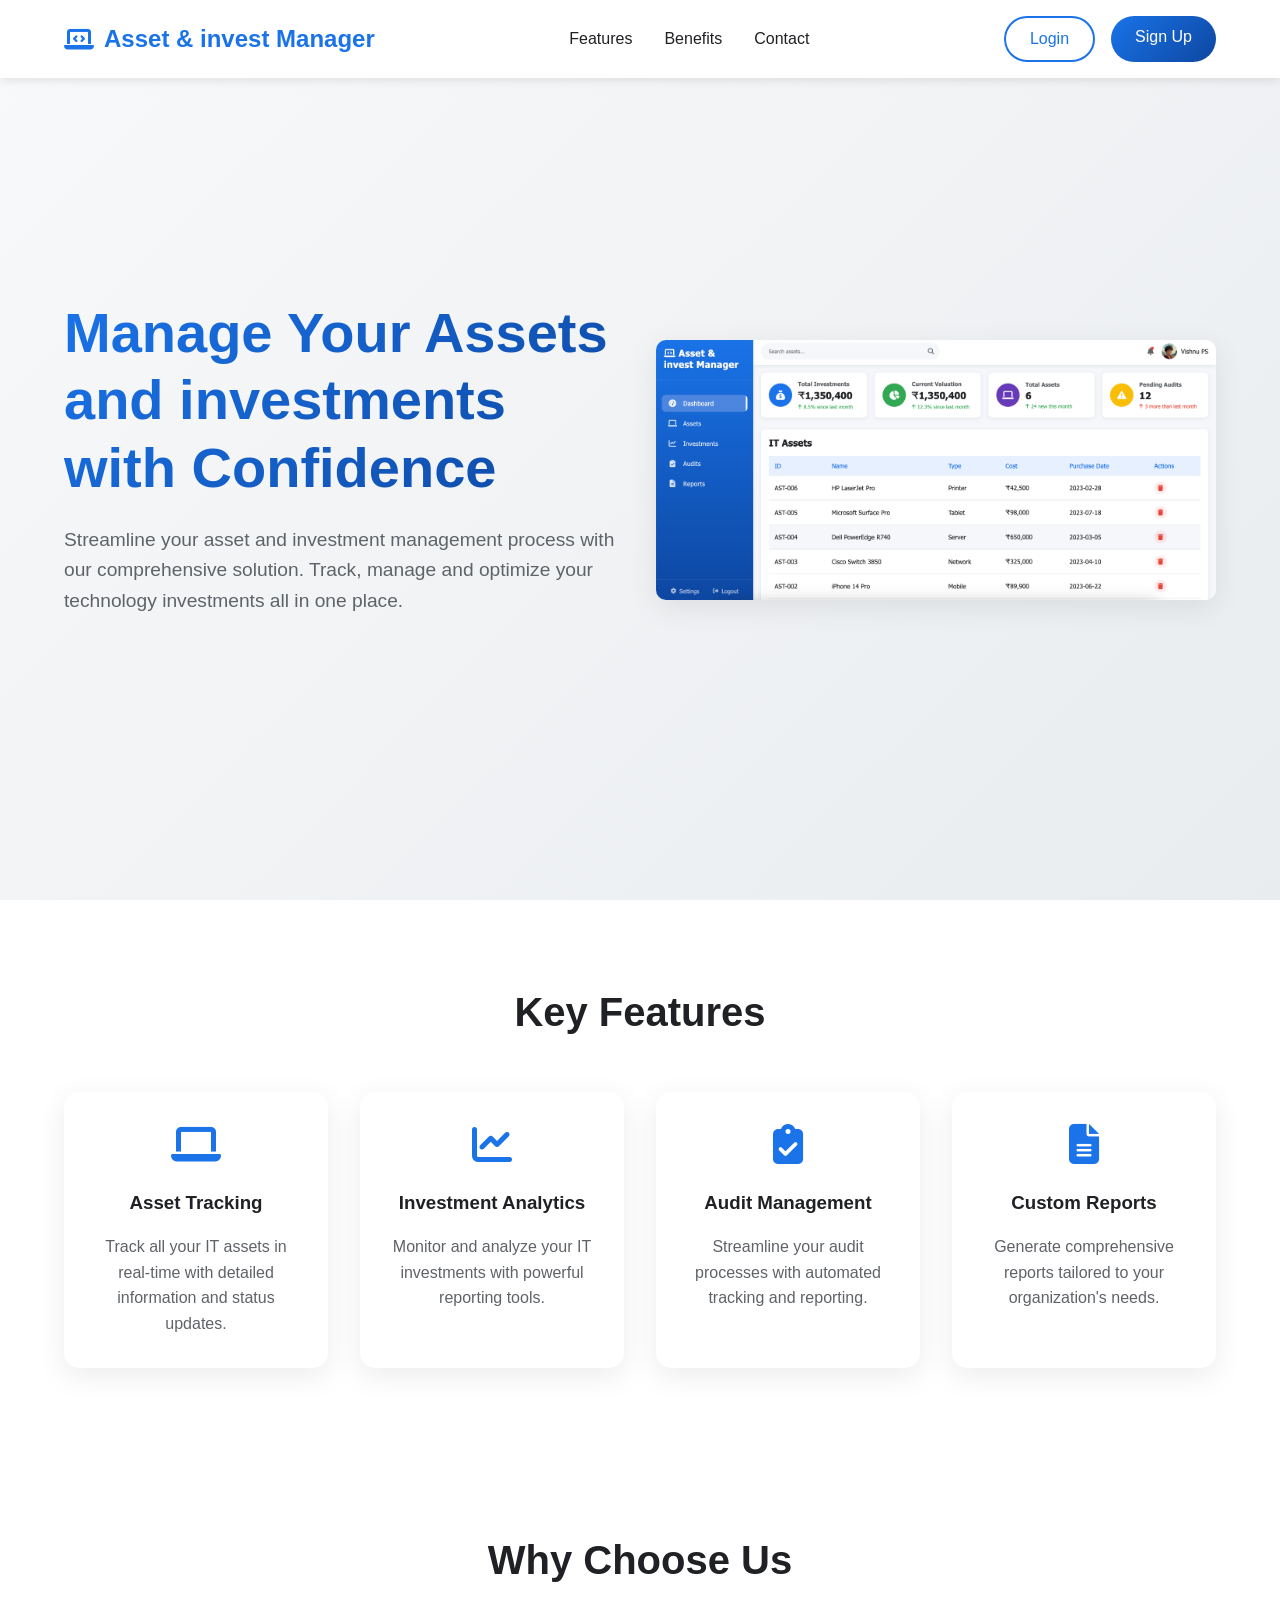
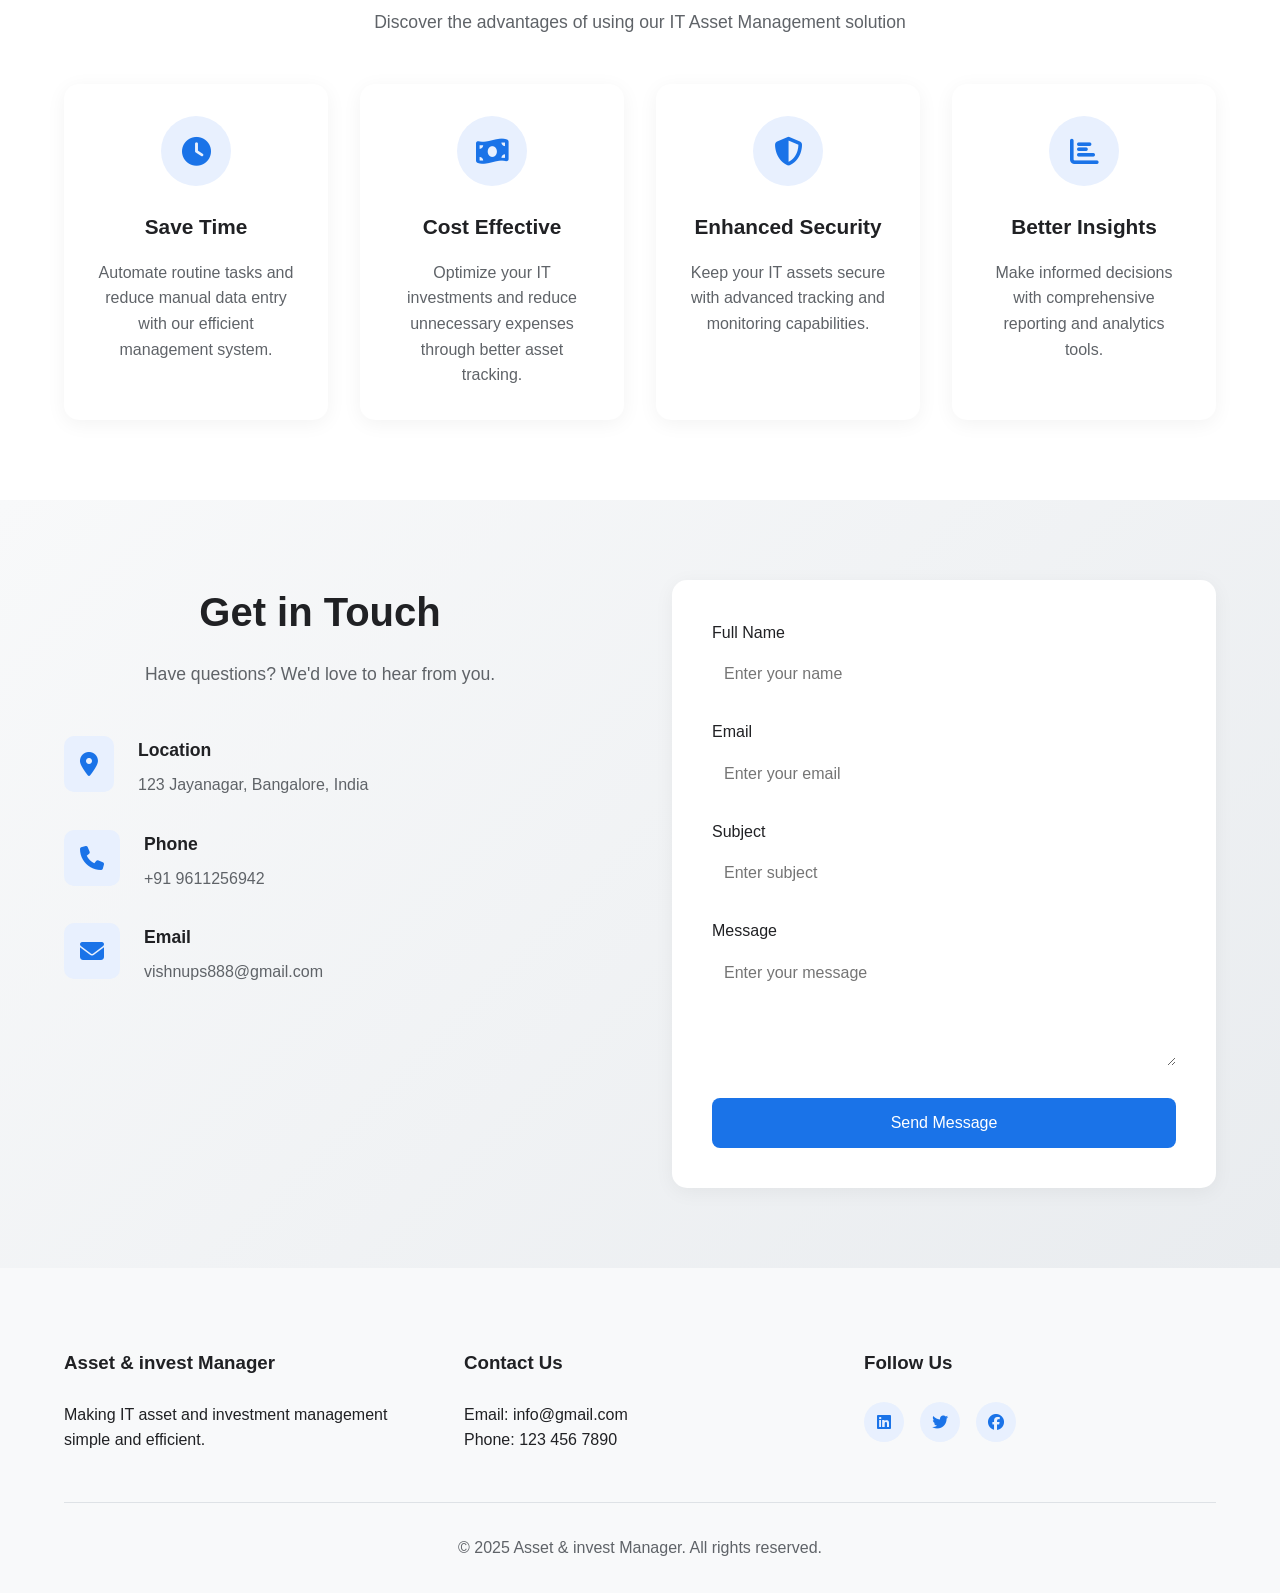
==== index.html @ 794f741d "Add files via upload" ====
<!DOCTYPE html>
<html lang="en">
<head>
    <meta charset="UTF-8">
    <meta name="viewport" content="width=device-width, initial-scale=1.0">
    <title>Manager</title>
    <link rel="stylesheet" href="landing.css">
    <link rel="stylesheet" href="https://cdnjs.cloudflare.com/ajax/libs/font-awesome/6.4.0/css/all.min.css">
</head>
<body>
    <nav class="navbar">
        <div class="nav-brand">
            <i class="fas fa-laptop-code"></i>
            <span>Asset & invest Manager</span>
        </div>
        <div class="nav-links">
            <a href="#features">Features</a>
            <a href="#benefits">Benefits</a>
            <a href="#contact">Contact</a>
        </div>
        <div class="nav-actions">
            <a href="login.php" class="login-btn">Login</a>
            <a href="signup.php" class="signup-btn">Sign Up</a>
        </div>
    </nav>

    <header class="hero">
        <div class="hero-content">
            <h1>Manage Your Assets and investments with Confidence</h1>
            <p>Streamline your asset and investment management process with our comprehensive solution. Track, manage and optimize your technology investments all in one place.</p>
        </div>
        <div class="hero-image">
            <img src="dashboard.png" alt="Dashboard Preview">
        </div>
    </header>

    <section id="features" class="features">
        <h2>Key Features</h2>
        <div class="feature-grid">
            <div class="feature-card">
                <i class="fas fa-laptop"></i>
                <h3>Asset Tracking</h3>
                <p>Track all your IT assets in real-time with detailed information and status updates.</p>
            </div>
            <div class="feature-card">
                <i class="fas fa-chart-line"></i>
                <h3>Investment Analytics</h3>
                <p>Monitor and analyze your IT investments with powerful reporting tools.</p>
            </div>
            <div class="feature-card">
                <i class="fas fa-clipboard-check"></i>
                <h3>Audit Management</h3>
                <p>Streamline your audit processes with automated tracking and reporting.</p>
            </div>
            <div class="feature-card">
                <i class="fas fa-file-alt"></i>
                <h3>Custom Reports</h3>
                <p>Generate comprehensive reports tailored to your organization's needs.</p>
            </div>
        </div>
    </section>

    <section id="benefits" class="benefits">
        <div class="section-header">
            <h2>Why Choose Us</h2>
            <p>Discover the advantages of using our IT Asset Management solution</p>
        </div>
        <div class="benefits-grid">
            <div class="benefit-card">
                <div class="benefit-icon">
                    <i class="fas fa-clock"></i>
                </div>
                <h3>Save Time</h3>
                <p>Automate routine tasks and reduce manual data entry with our efficient management system.</p>
            </div>
            <div class="benefit-card">
                <div class="benefit-icon">
                    <i class="fas fa-money-bill-wave"></i>
                </div>
                <h3>Cost Effective</h3>
                <p>Optimize your IT investments and reduce unnecessary expenses through better asset tracking.</p>
            </div>
            <div class="benefit-card">
                <div class="benefit-icon">
                    <i class="fas fa-shield-alt"></i>
                </div>
                <h3>Enhanced Security</h3>
                <p>Keep your IT assets secure with advanced tracking and monitoring capabilities.</p>
            </div>
            <div class="benefit-card">
                <div class="benefit-icon">
                    <i class="fas fa-chart-bar"></i>
                </div>
                <h3>Better Insights</h3>
                <p>Make informed decisions with comprehensive reporting and analytics tools.</p>
            </div>
        </div>
    </section>

    <section id="contact" class="contact">
        <div class="contact-container">
            <div class="contact-info">
                <div class="section-header">
                    <h2>Get in Touch</h2>
                    <p>Have questions? We'd love to hear from you.</p>
                </div>
                <div class="contact-details">
                    <div class="contact-item">
                        <i class="fas fa-map-marker-alt"></i>
                        <div>
                            <h3>Location</h3>
                            <p>123 Jayanagar, Bangalore, India</p>
                        </div>
                    </div>
                    <div class="contact-item">
                        <i class="fas fa-phone"></i>
                        <div>
                            <h3>Phone</h3>
                            <p>+91 9611256942</p>
                        </div>
                    </div>
                    <div class="contact-item">
                        <i class="fas fa-envelope"></i>
                        <div>
                            <h3>Email</h3>
                            <p>vishnups888@gmail.com</p>
                        </div>
                    </div>
                </div>
            </div>
            <div class="contact-form">
                <form>
                    <div class="form-group">
                        <label for="name">Full Name</label>
                        <input type="text" id="name" placeholder="Enter your name" required>
                    </div>
                    <div class="form-group">
                        <label for="email">Email</label>
                        <input type="email" id="email" placeholder="Enter your email" required>
                    </div>
                    <div class="form-group">
                        <label for="subject">Subject</label>
                        <input type="text" id="subject" placeholder="Enter subject" required>
                    </div>
                    <div class="form-group">
                        <label for="message">Message</label>
                        <textarea id="message" rows="5" placeholder="Enter your message" required></textarea>
                    </div>
                    <button type="submit" class="submit-btn">Send Message</button>
                </form>
            </div>
        </div>
    </section>

    <footer class="footer">
        <div class="footer-content">
            <div class="footer-section">
                <h3>Asset & invest Manager</h3>
                <p>Making IT asset and investment management simple and efficient.</p>
            </div>
            <div class="footer-section">
                <h3>Contact Us</h3>
                <p>Email: info@gmail.com</p>
                <p>Phone: 123 456 7890</p>
            </div>
            <div class="footer-section">
                <h3>Follow Us</h3>
                <div class="social-links">
                    <a href="#"><i class="fab fa-linkedin"></i></a>
                    <a href="#"><i class="fab fa-twitter"></i></a>
                    <a href="#"><i class="fab fa-facebook"></i></a>
                </div>
            </div>
        </div>
        <div class="footer-bottom">
            <p>&copy; 2025 Asset & invest Manager. All rights reserved.</p>
        </div>
    </footer>
</body>
</html>
---- landing.css ----
:root {
    --primary-color: #1a73e8;
    --primary-dark: #0d47a1;
    --primary-light: #e8f0fe;
    --secondary-color: #5f6368;
    --text-color: #202124;
    --text-light: #5f6368;
    --background-color: #ffffff;
    --card-shadow: 0 8px 30px rgba(0, 0, 0, 0.08);
    --transition: all 0.3s ease;
}

* {
    margin: 0;
    padding: 0;
    box-sizing: border-box;
    font-family: 'Segoe UI', Tahoma, Geneva, Verdana, sans-serif;
}

body {
    background-color: var(--background-color);
    color: var(--text-color);
    line-height: 1.6;
}

/* Navbar Styles */
.navbar {
    display: flex;
    justify-content: space-between;
    align-items: center;
    padding: 1rem 5%;
    background-color: white;
    box-shadow: 0 2px 10px rgba(0, 0, 0, 0.1);
    position: fixed;
    width: 100%;
    top: 0;
    z-index: 1000;
}

.nav-brand {
    display: flex;
    align-items: center;
    gap: 10px;
    font-size: 1.5rem;
    font-weight: 600;
    color: var(--primary-color);
}

.nav-links {
    display: flex;
    gap: 2rem;
}

.nav-links a {
    text-decoration: none;
    color: var(--text-color);
    font-weight: 500;
    transition: var(--transition);
}

.nav-links a:hover {
    color: var(--primary-color);
}

.nav-actions {
    display: flex;
    gap: 1rem;
}

.login-btn, .signup-btn {
    padding: 0.5rem 1.5rem;
    border-radius: 25px;
    text-decoration: none;
    font-weight: 500;
    transition: var(--transition);
}

.login-btn {
    color: var(--primary-color);
    border: 2px solid var(--primary-color);
}

.signup-btn {
    background: linear-gradient(135deg, var(--primary-color), var(--primary-dark));
    color: white;
}

.login-btn:hover, .signup-btn:hover {
    transform: translateY(-2px);
    box-shadow: 0 5px 15px rgba(0, 0, 0, 0.1);
}

/* Hero Section */
.hero {
    display: flex;
    align-items: center;
    justify-content: space-between;
    padding: 8rem 5% 5rem;
    background: linear-gradient(135deg, #f8f9fa 0%, #e9ecef 100%);
    min-height: 100vh;
}

.hero-content {
    flex: 1;
    max-width: 600px;
}

.hero h1 {
    font-size: 3.5rem;
    margin-bottom: 1.5rem;
    line-height: 1.2;
    background: linear-gradient(135deg, var(--primary-color), var(--primary-dark));
    -webkit-background-clip: text;
    -webkit-text-fill-color: transparent;
}

.hero p {
    font-size: 1.2rem;
    color: var(--text-light);
    margin-bottom: 2rem;
}

.hero-buttons {
    display: flex;
    gap: 1rem;
}

.demo-btn, .learn-btn {
    padding: 1rem 2rem;
    border-radius: 30px;
    text-decoration: none;
    font-weight: 500;
    transition: var(--transition);
}

.demo-btn {
    background: linear-gradient(135deg, var(--primary-color), var(--primary-dark));
    color: white;
}

.learn-btn {
    background: white;
    color: var(--primary-color);
    border: 2px solid var(--primary-color);
}

.hero-image {
    flex: 1;
    max-width: 600px;
    margin-left: 2rem;
}

.hero-image img {
    width: 100%;
    height: auto;
    border-radius: 10px;
    box-shadow: var(--card-shadow);
}

/* Features Section */
.features {
    padding: 5rem 5%;
    text-align: center;
}

.features h2 {
    font-size: 2.5rem;
    margin-bottom: 3rem;
    color: var(--text-color);
}

.feature-grid {
    display: grid;
    grid-template-columns: repeat(auto-fit, minmax(250px, 1fr));
    gap: 2rem;
}

.feature-card {
    background: white;
    padding: 2rem;
    border-radius: 15px;
    box-shadow: var(--card-shadow);
    transition: var(--transition);
}

.feature-card:hover {
    transform: translateY(-10px);
}

.feature-card i {
    font-size: 2.5rem;
    color: var(--primary-color);
    margin-bottom: 1.5rem;
}

.feature-card h3 {
    margin-bottom: 1rem;
    color: var(--text-color);
}

.feature-card p {
    color: var(--text-light);
}

/* CTA Section */
.cta {
    background: linear-gradient(135deg, var(--primary-color), var(--primary-dark));
    padding: 5rem 5%;
    text-align: center;
    color: white;
}

.cta h2 {
    font-size: 2.5rem;
    margin-bottom: 1.5rem;
}

.cta p {
    font-size: 1.2rem;
    margin-bottom: 2rem;
    opacity: 0.9;
}

.cta-btn {
    display: inline-block;
    padding: 1rem 2.5rem;
    background: white;
    color: var(--primary-color);
    text-decoration: none;
    border-radius: 30px;
    font-weight: 500;
    transition: var(--transition);
}

.cta-btn:hover {
    transform: translateY(-3px);
    box-shadow: 0 5px 20px rgba(255, 255, 255, 0.3);
}

/* Footer */
.footer {
    background: #f8f9fa;
    padding: 5rem 5% 2rem;
}

.footer-content {
    display: grid;
    grid-template-columns: repeat(auto-fit, minmax(200px, 1fr));
    gap: 3rem;
    margin-bottom: 3rem;
}

.footer-section h3 {
    color: var(--text-color);
    margin-bottom: 1.5rem;
}

.footer-section a {
    display: block;
    color: var(--text-light);
    text-decoration: none;
    margin-bottom: 0.8rem;
    transition: var(--transition);
}

.footer-section a:hover {
    color: var(--primary-color);
}

.social-links {
    display: flex;
    gap: 1rem;
}

.social-links a {
    width: 40px;
    height: 40px;
    border-radius: 50%;
    background: var(--primary-light);
    display: flex;
    align-items: center;
    justify-content: center;
    color: var(--primary-color);
    transition: var(--transition);
}

.social-links a:hover {
    background: var(--primary-color);
    color: white;
    transform: translateY(-3px);
}

.footer-bottom {
    text-align: center;
    padding-top: 2rem;
    border-top: 1px solid #dee2e6;
    color: var(--text-light);
}

/* Benefits Section */
.benefits {
    padding: 5rem 5%;
    background-color: var(--background-color);
}

.section-header {
    text-align: center;
    margin-bottom: 3rem;
}

.section-header h2 {
    font-size: 2.5rem;
    color: var(--text-color);
    margin-bottom: 1rem;
}

.section-header p {
    color: var(--text-light);
    font-size: 1.1rem;
}

.benefits-grid {
    display: grid;
    grid-template-columns: repeat(auto-fit, minmax(250px, 1fr));
    gap: 2rem;
    max-width: 1200px;
    margin: 0 auto;
}

.benefit-card {
    background: white;
    padding: 2rem;
    border-radius: 15px;
    text-align: center;
    box-shadow: 0 4px 20px rgba(0, 0, 0, 0.05);
    transition: transform 0.3s ease;
}

.benefit-card:hover {
    transform: translateY(-10px);
}

.benefit-icon {
    width: 70px;
    height: 70px;
    background: var(--primary-light);
    border-radius: 50%;
    display: flex;
    align-items: center;
    justify-content: center;
    margin: 0 auto 1.5rem;
}

.benefit-icon i {
    font-size: 1.8rem;
    color: var(--primary-color);
}

.benefit-card h3 {
    color: var(--text-color);
    font-size: 1.3rem;
    margin-bottom: 1rem;
}

.benefit-card p {
    color: var(--text-light);
    line-height: 1.6;
}

/* Contact Section */
.contact {
    padding: 5rem 5%;
    background: linear-gradient(135deg, #f8f9fa 0%, #e9ecef 100%);
}

.contact-container {
    max-width: 1200px;
    margin: 0 auto;
    display: grid;
    grid-template-columns: 1fr 1fr;
    gap: 4rem;
    align-items: start;
}

.contact-info {
    padding-right: 2rem;
}

.contact-details {
    margin-top: 2rem;
}

.contact-item {
    display: flex;
    align-items: flex-start;
    gap: 1.5rem;
    margin-bottom: 2rem;
}

.contact-item i {
    font-size: 1.5rem;
    color: var(--primary-color);
    background: var(--primary-light);
    padding: 1rem;
    border-radius: 10px;
}

.contact-item h3 {
    color: var(--text-color);
    font-size: 1.1rem;
    margin-bottom: 0.5rem;
}

.contact-item p {
    color: var(--text-light);
}

.contact-form {
    background: white;
    padding: 2.5rem;
    border-radius: 15px;
    box-shadow: 0 4px 20px rgba(0, 0, 0, 0.05);
}

.form-group {
    margin-bottom: 1.5rem;
}

.form-group label {
    display: block;
    margin-bottom: 0.5rem;
    color: var(--text-color);
    font-weight: 500;
}

.form-group input,
.form-group textarea {
    width: 100%;
    padding: 0.75rem;
    border: 1px solid var(--border-color);
    border-radius: 8px;
    font-size: 1rem;
    transition: all 0.3s ease;
}

.form-group input:focus,
.form-group textarea:focus {
    border-color: var(--primary-color);
    box-shadow: 0 0 0 3px var(--primary-light);
    outline: none;
}

.submit-btn {
    width: 100%;
    padding: 1rem;
    background: var(--primary-color);
    color: white;
    border: none;
    border-radius: 8px;
    font-size: 1rem;
    font-weight: 500;
    cursor: pointer;
    transition: all 0.3s ease;
}

.submit-btn:hover {
    background: var(--primary-dark);
    transform: translateY(-2px);
    box-shadow: 0 4px 12px rgba(26, 115, 232, 0.2);
}

/* Responsive Design */
@media (max-width: 768px) {
    .navbar {
        padding: 1rem;
    }

    .nav-links {
        display: none;
    }

    .hero {
        flex-direction: column;
        text-align: center;
        padding: 6rem 1rem 3rem;
    }

    .hero h1 {
        font-size: 2.5rem;
    }

    .hero-image {
        margin: 3rem 0 0;
    }

    .features {
        padding: 3rem 1rem;
    }

    .cta {
        padding: 3rem 1rem;
    }

    .footer {
        padding: 3rem 1rem 1rem;
    }

    .contact-container {
        grid-template-columns: 1fr;
        gap: 2rem;
    }

    .contact-info {
        padding-right: 0;
    }

    .section-header h2 {
        font-size: 2rem;
    }
}
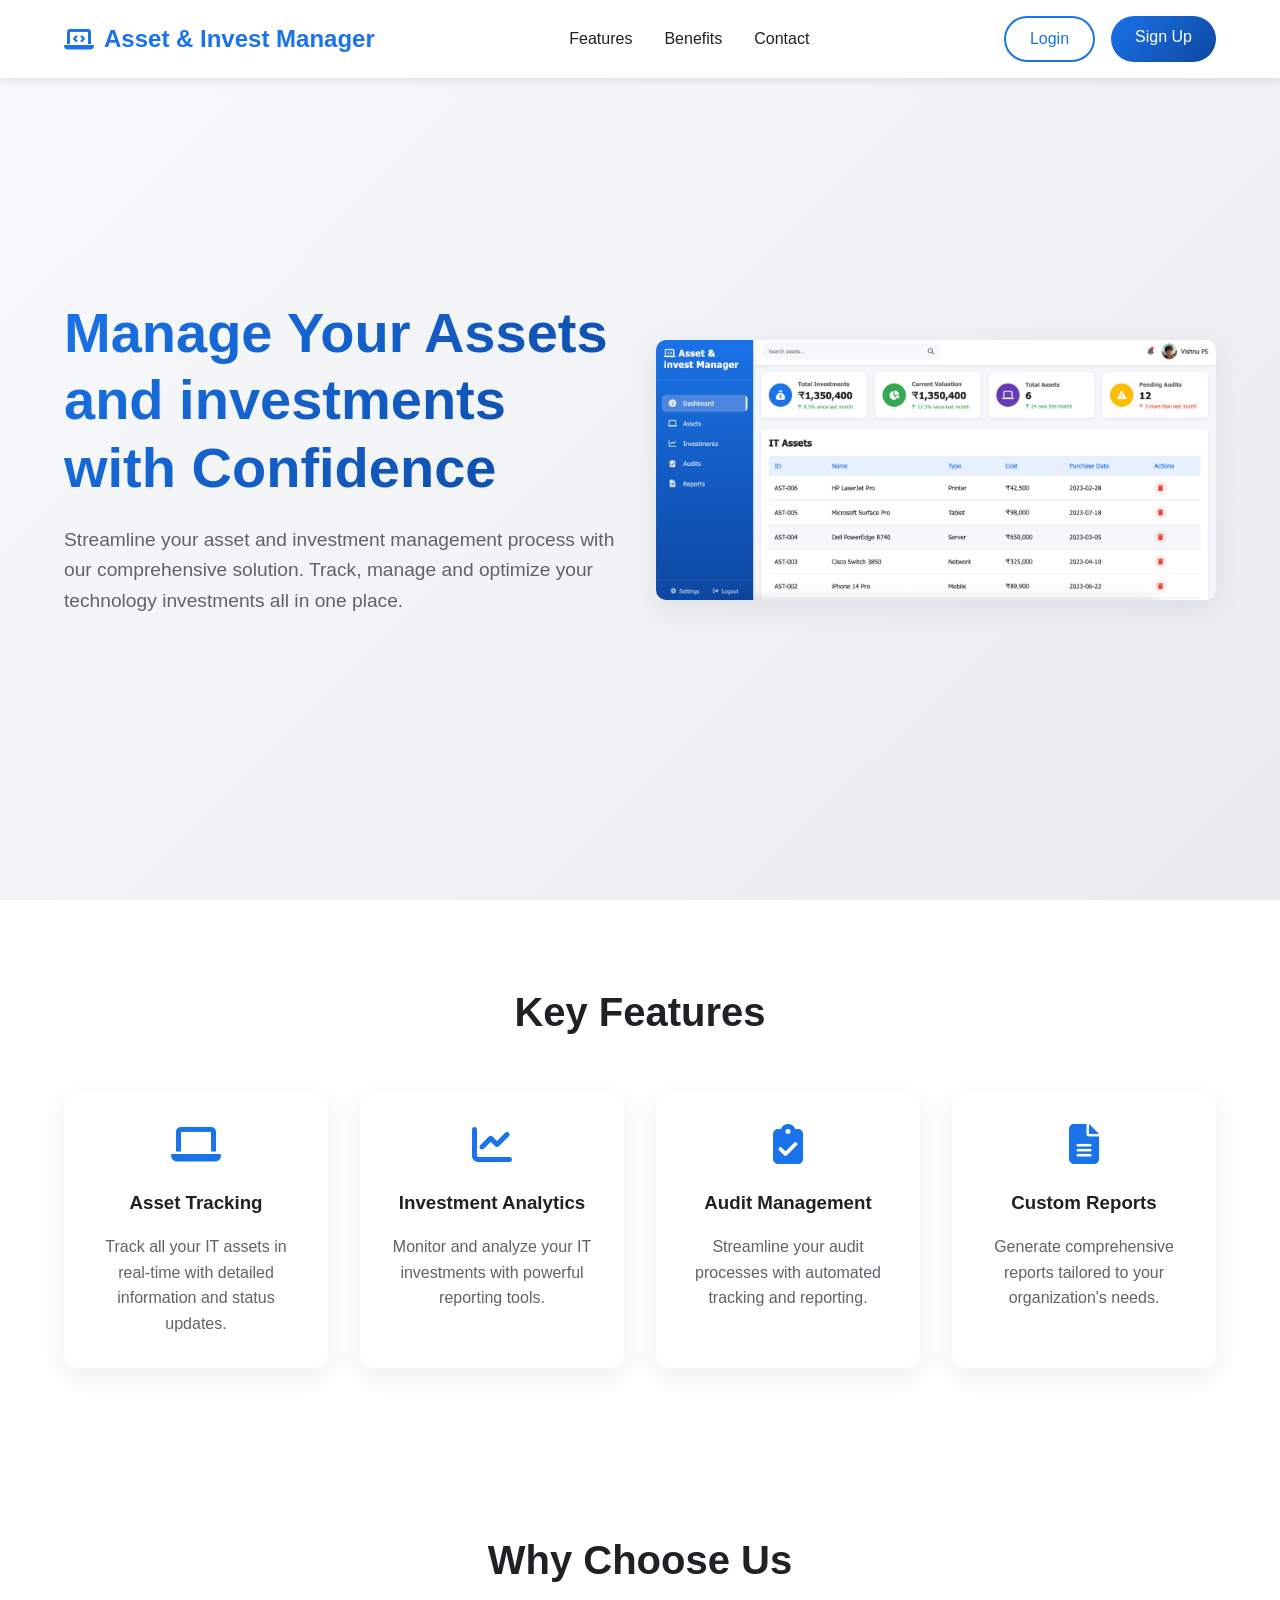
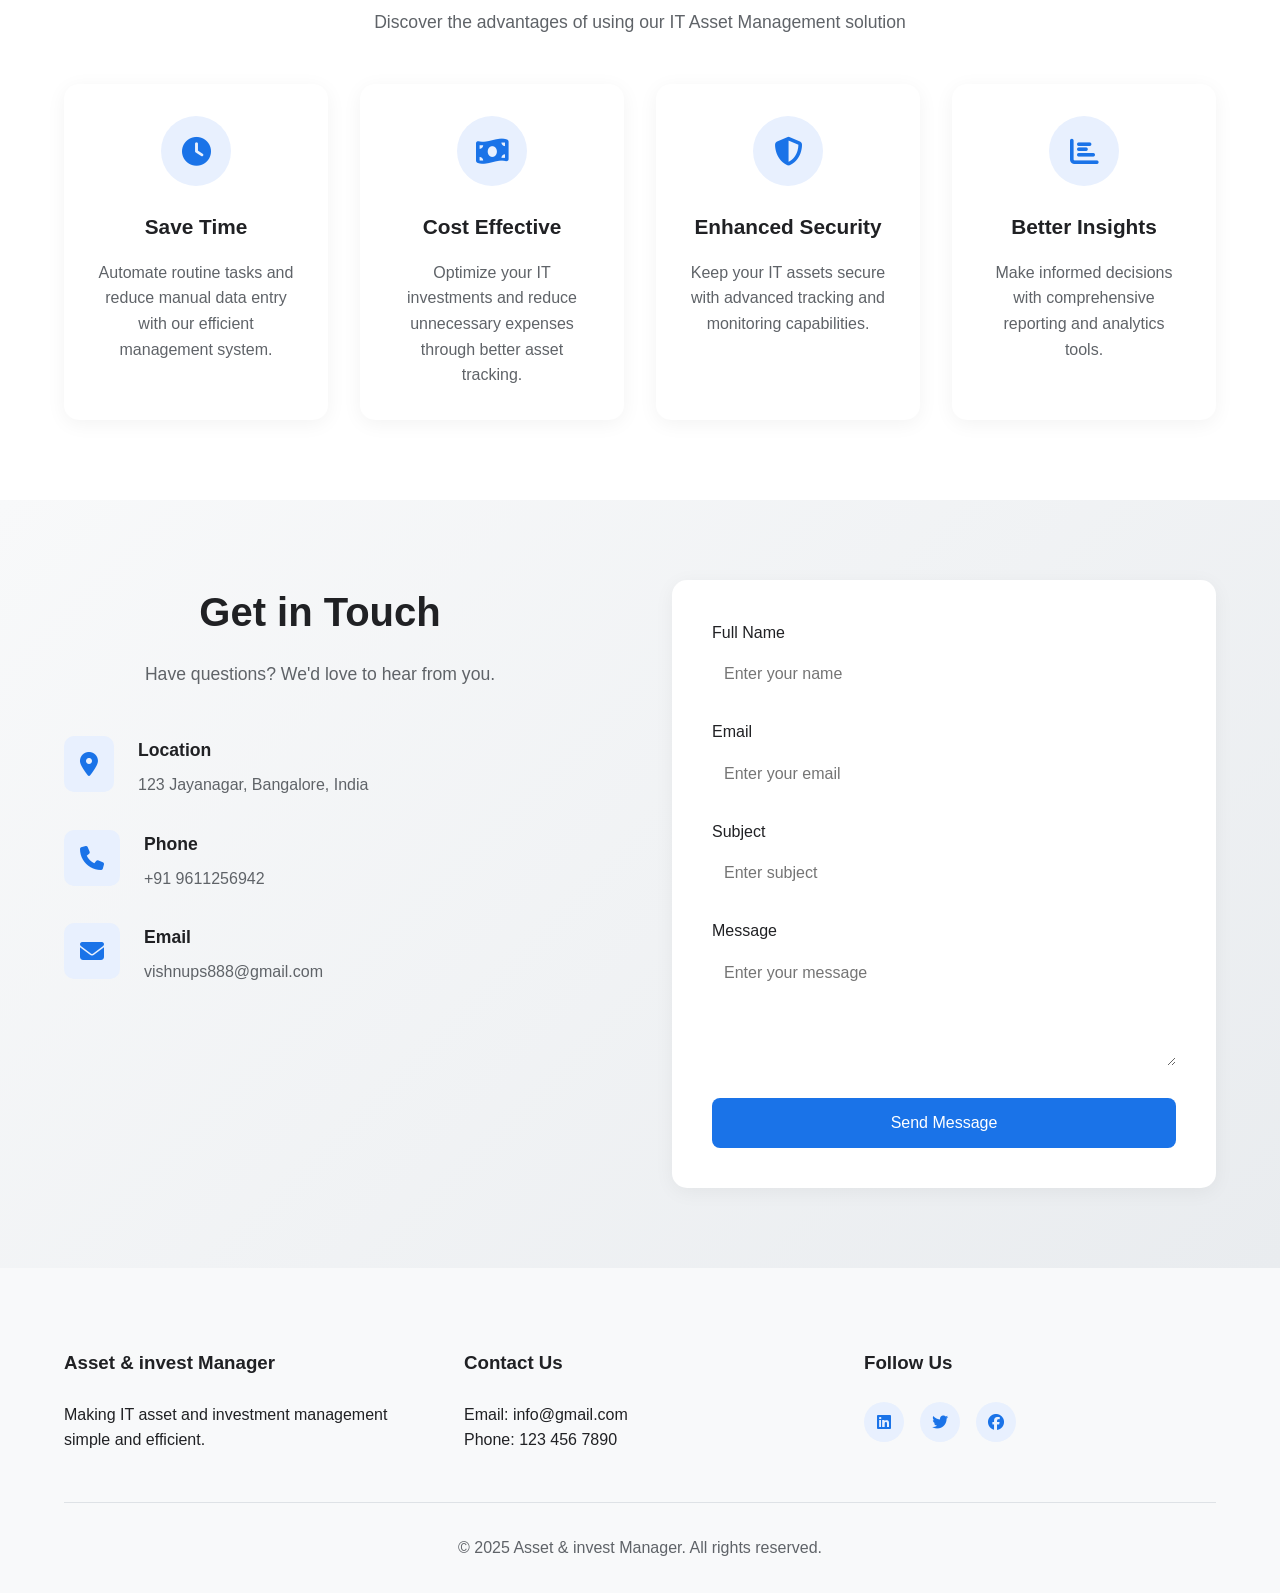
==== commit 9ff6f38a: "Update index.html" ====
--- a/index.html
+++ b/index.html
@@ -11,7 +11,7 @@
     <nav class="navbar">
         <div class="nav-brand">
             <i class="fas fa-laptop-code"></i>
-            <span>Asset & invest Manager</span>
+            <span>Asset & Invest Manager</span>
         </div>
         <div class="nav-links">
             <a href="#features">Features</a>
@@ -177,4 +177,4 @@
         </div>
     </footer>
 </body>
-</html> +</html> 
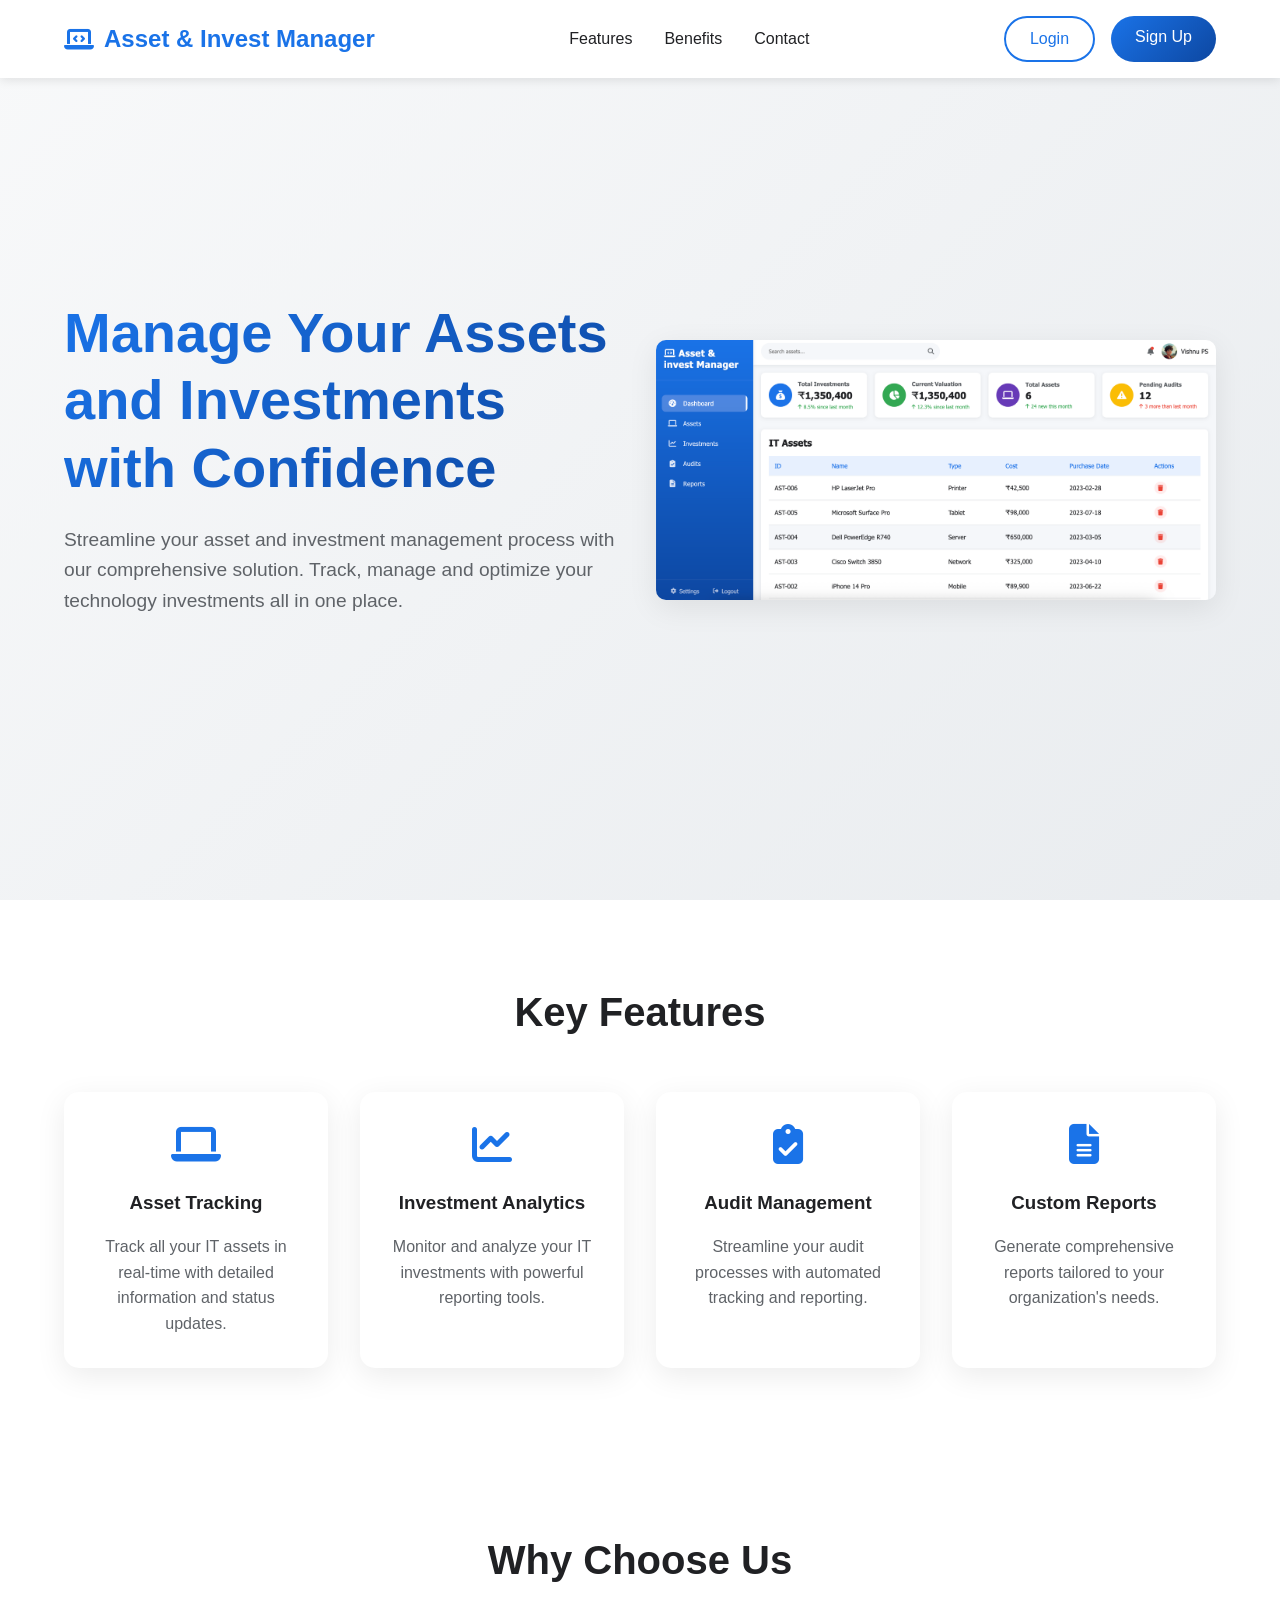
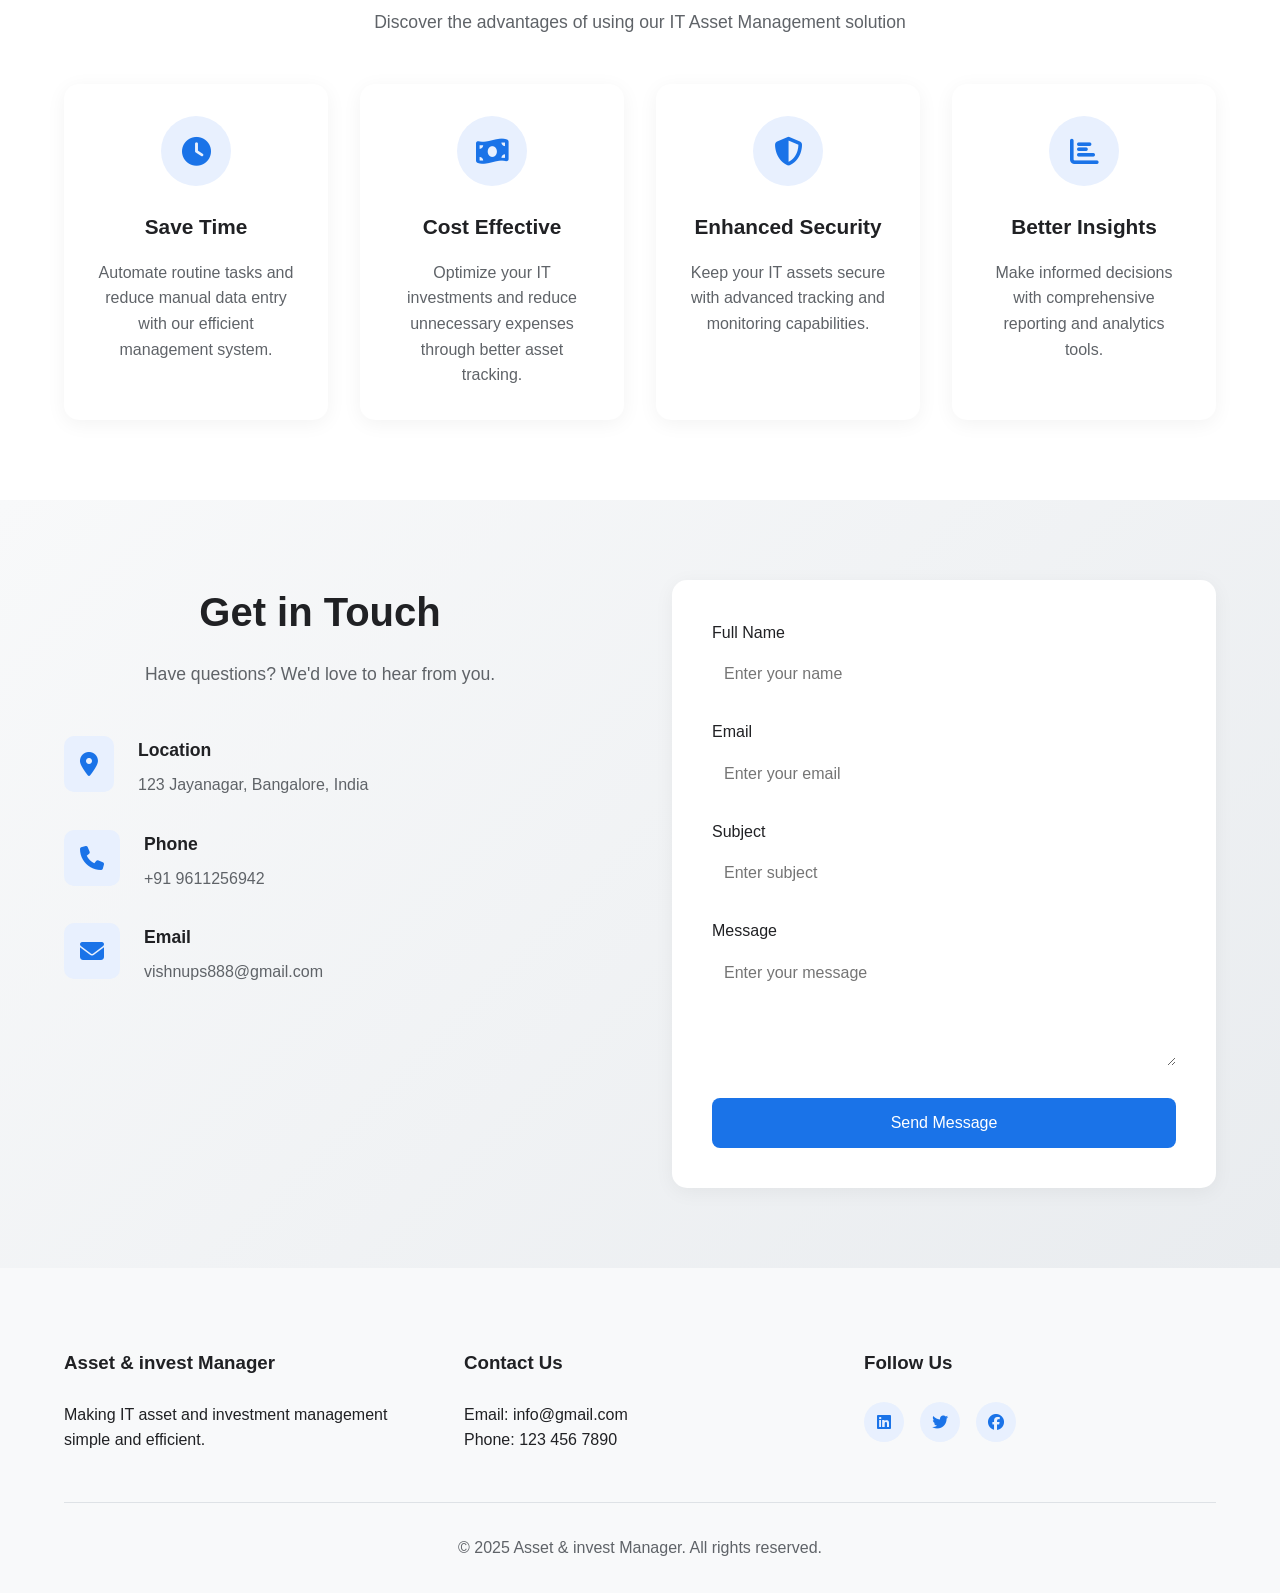
==== commit c60d9843: "Update index.html" ====
--- a/index.html
+++ b/index.html
@@ -26,7 +26,7 @@
 
     <header class="hero">
         <div class="hero-content">
-            <h1>Manage Your Assets and investments with Confidence</h1>
+            <h1>Manage Your Assets and Investments with Confidence</h1>
             <p>Streamline your asset and investment management process with our comprehensive solution. Track, manage and optimize your technology investments all in one place.</p>
         </div>
         <div class="hero-image">
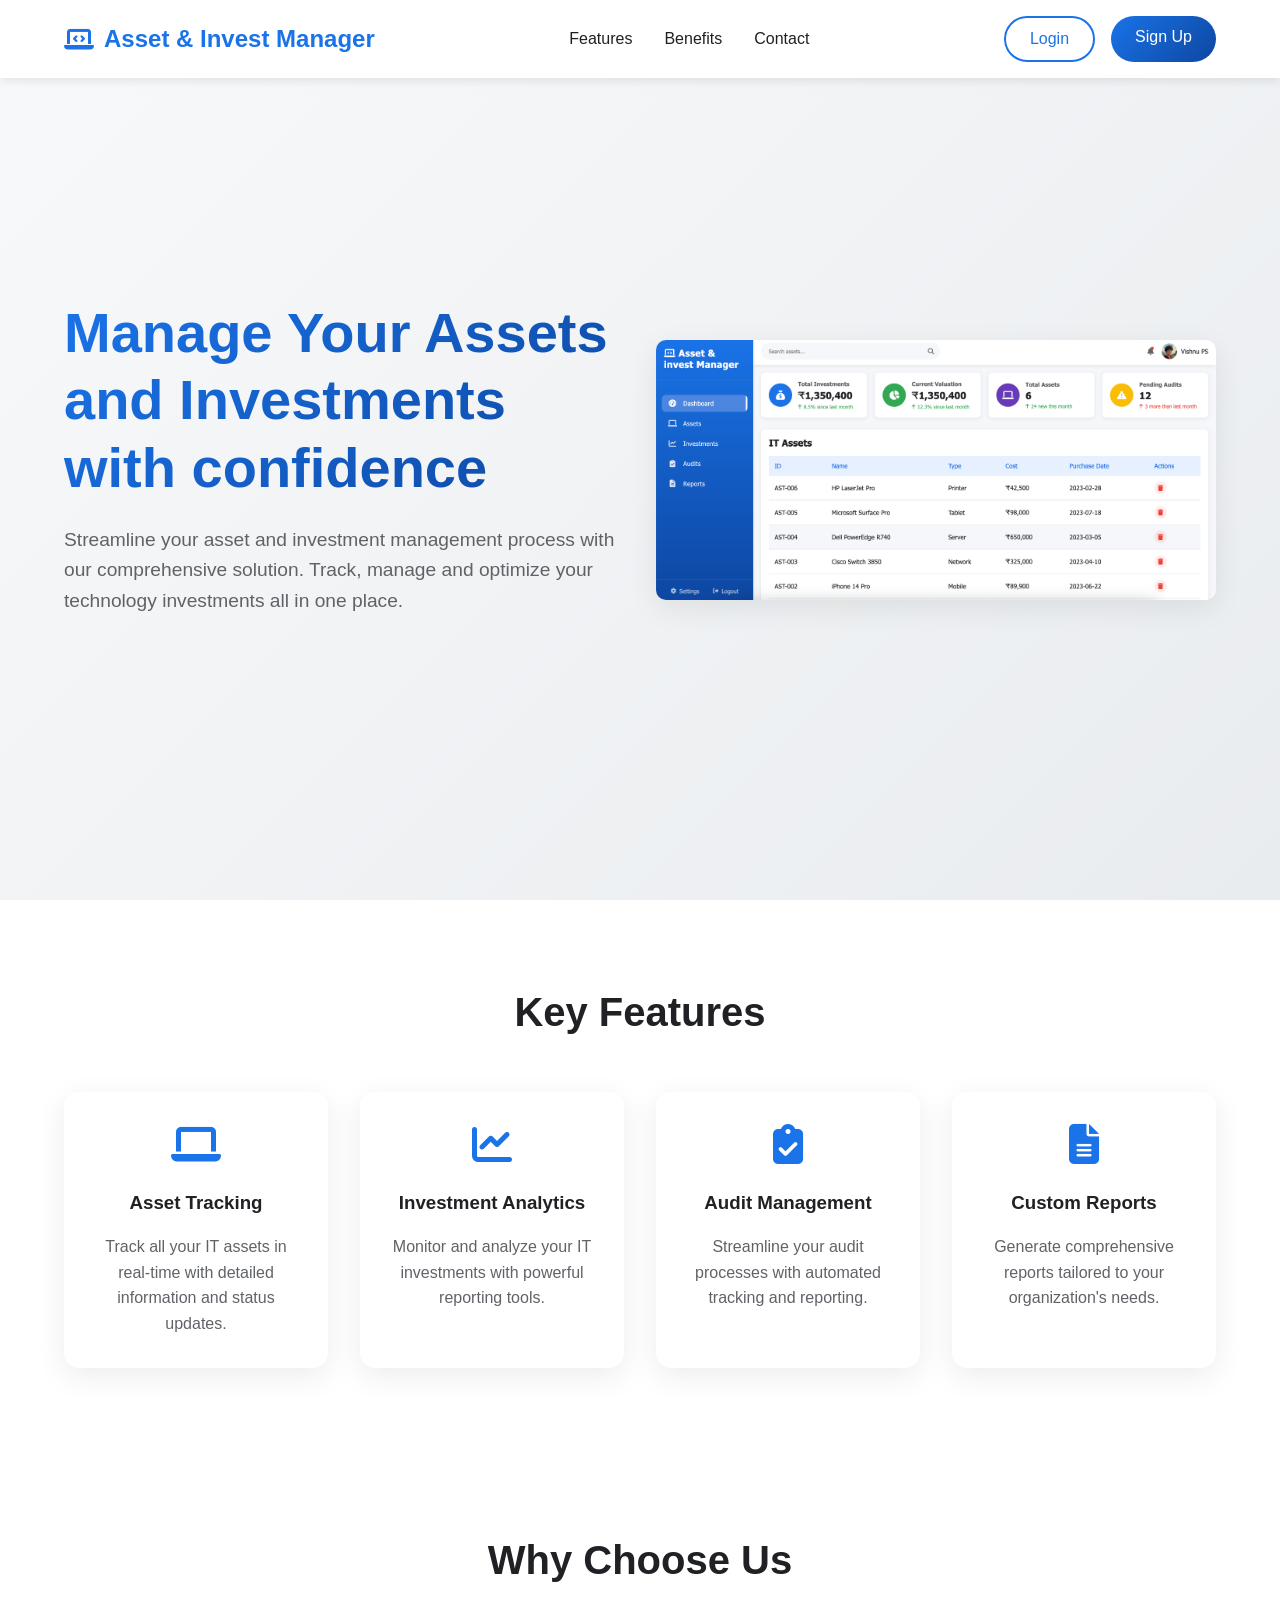
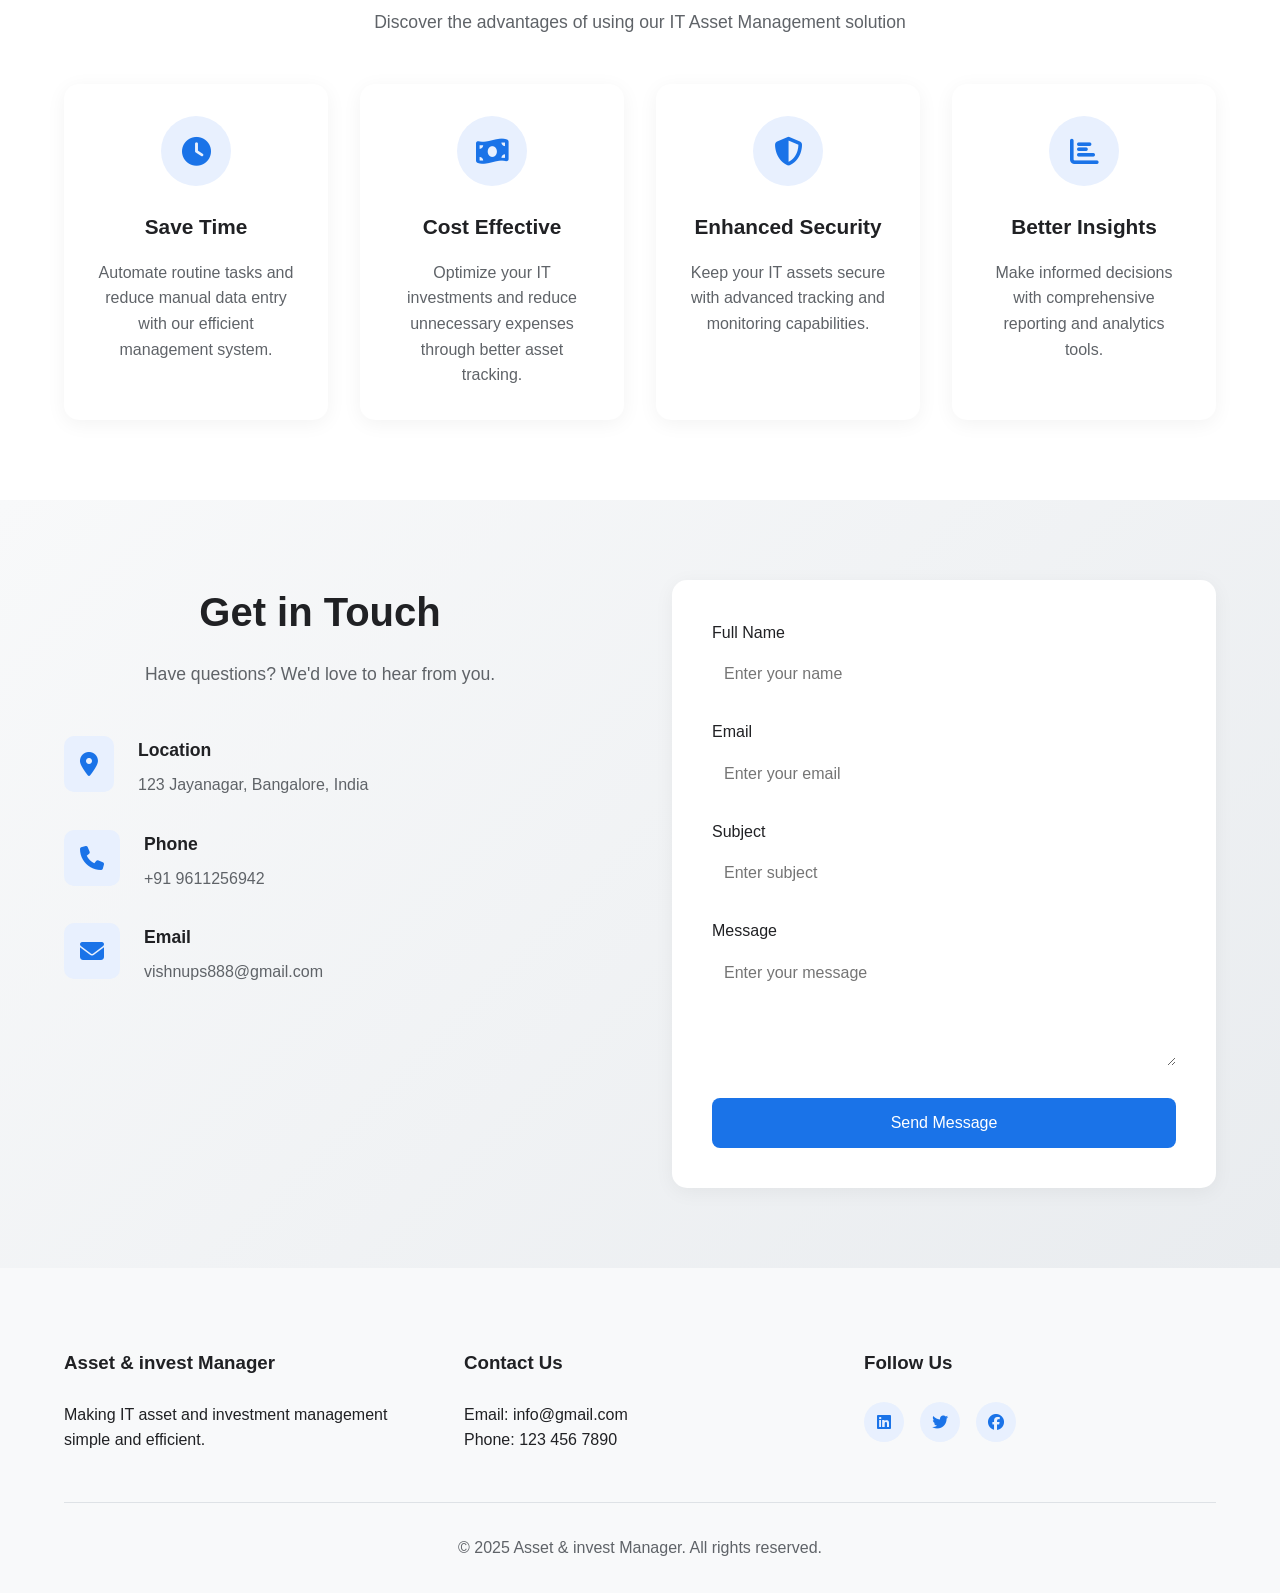
==== commit d66e3afa: "Update index.html" ====
--- a/index.html
+++ b/index.html
@@ -26,7 +26,7 @@
 
     <header class="hero">
         <div class="hero-content">
-            <h1>Manage Your Assets and Investments with Confidence</h1>
+            <h1>Manage Your Assets and Investments with confidence</h1>
             <p>Streamline your asset and investment management process with our comprehensive solution. Track, manage and optimize your technology investments all in one place.</p>
         </div>
         <div class="hero-image">
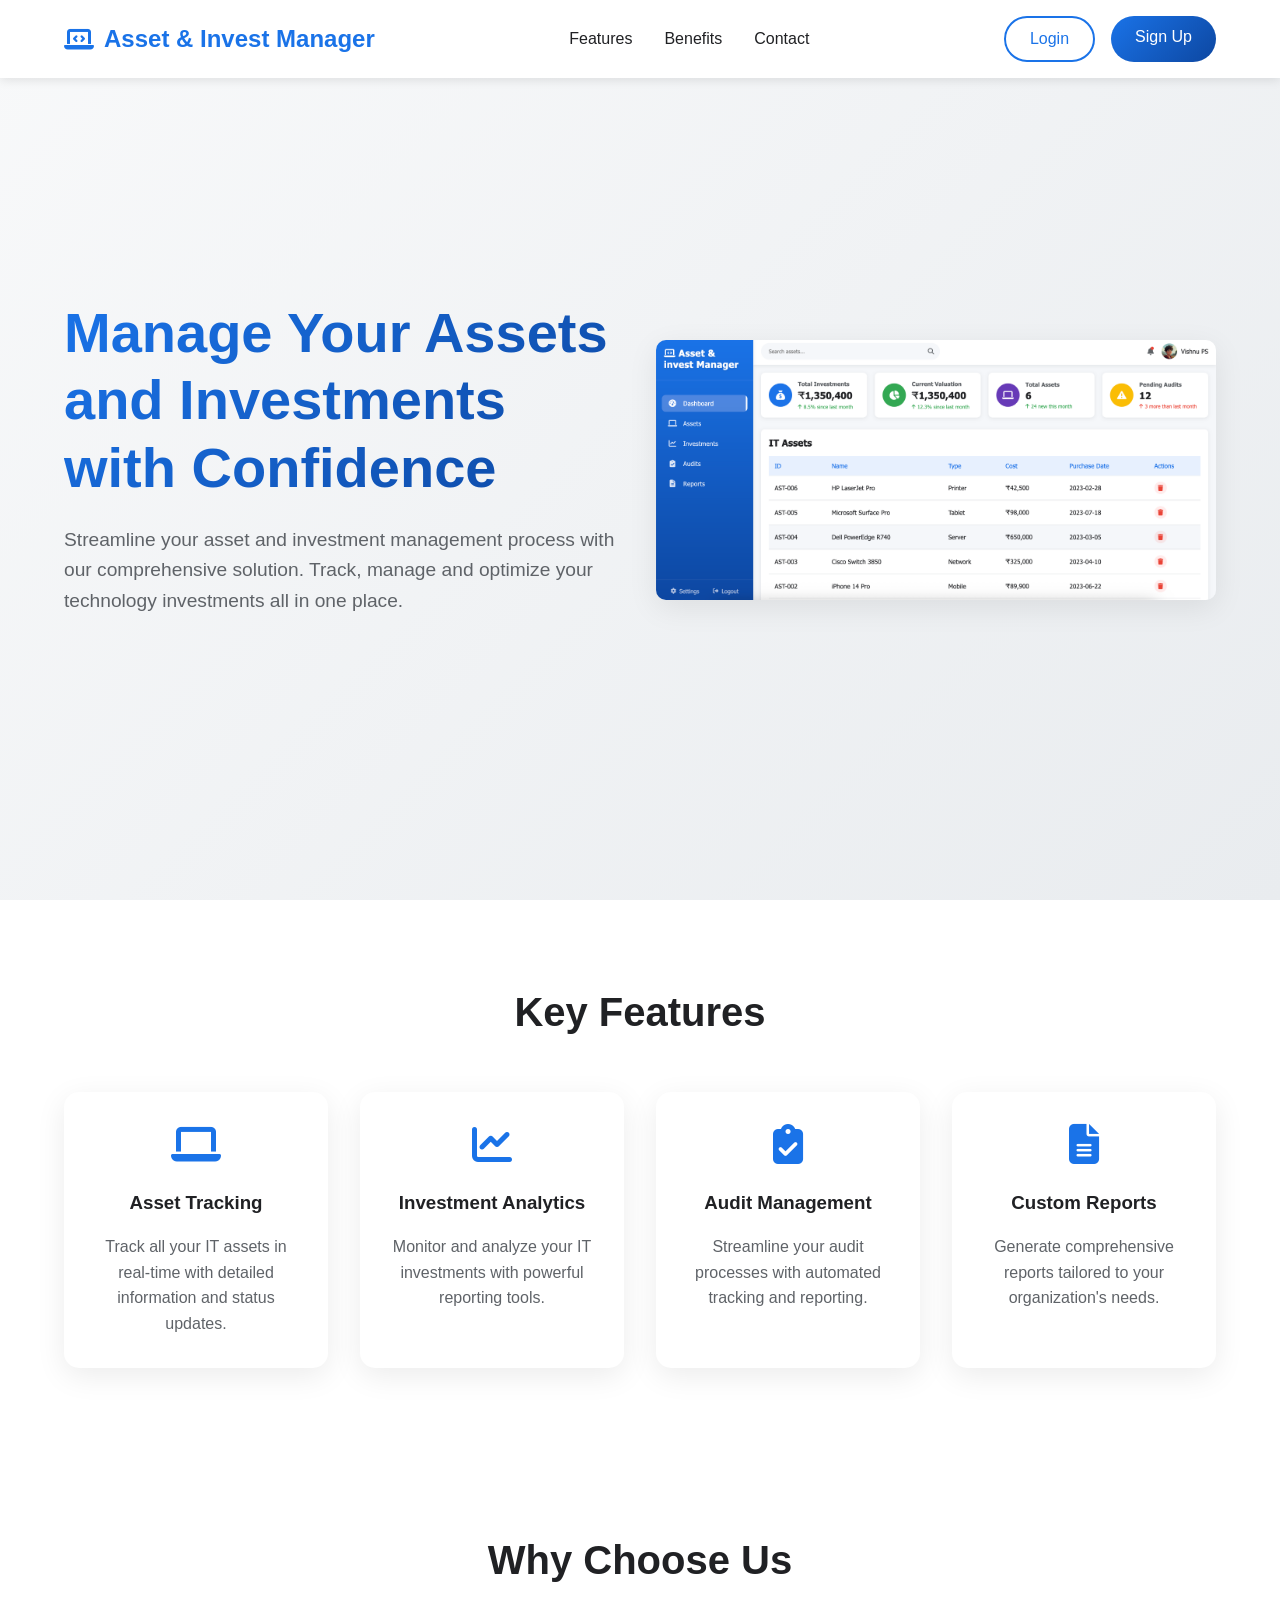
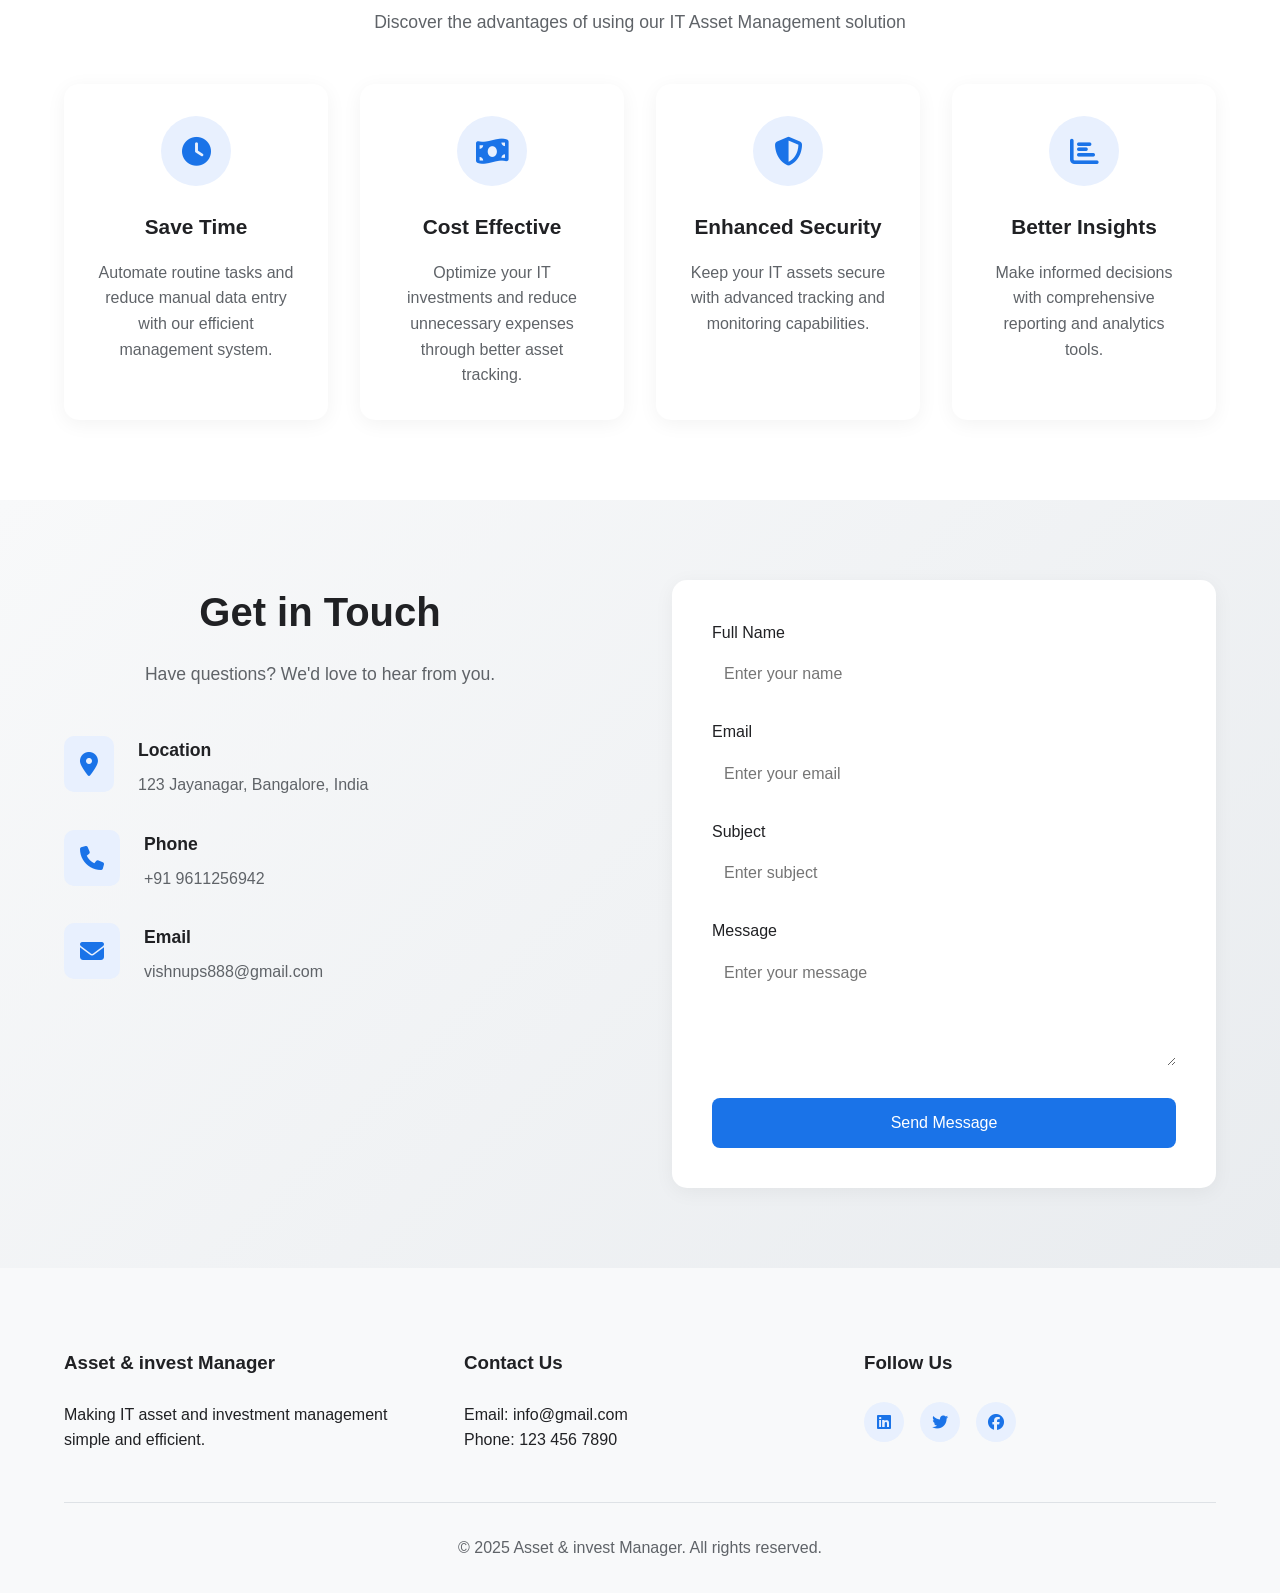
==== commit c14a1098: "Update index.html" ====
--- a/index.html
+++ b/index.html
@@ -26,7 +26,7 @@
 
     <header class="hero">
         <div class="hero-content">
-            <h1>Manage Your Assets and Investments with confidence</h1>
+            <h1>Manage Your Assets and Investments with Confidence</h1>
             <p>Streamline your asset and investment management process with our comprehensive solution. Track, manage and optimize your technology investments all in one place.</p>
         </div>
         <div class="hero-image">
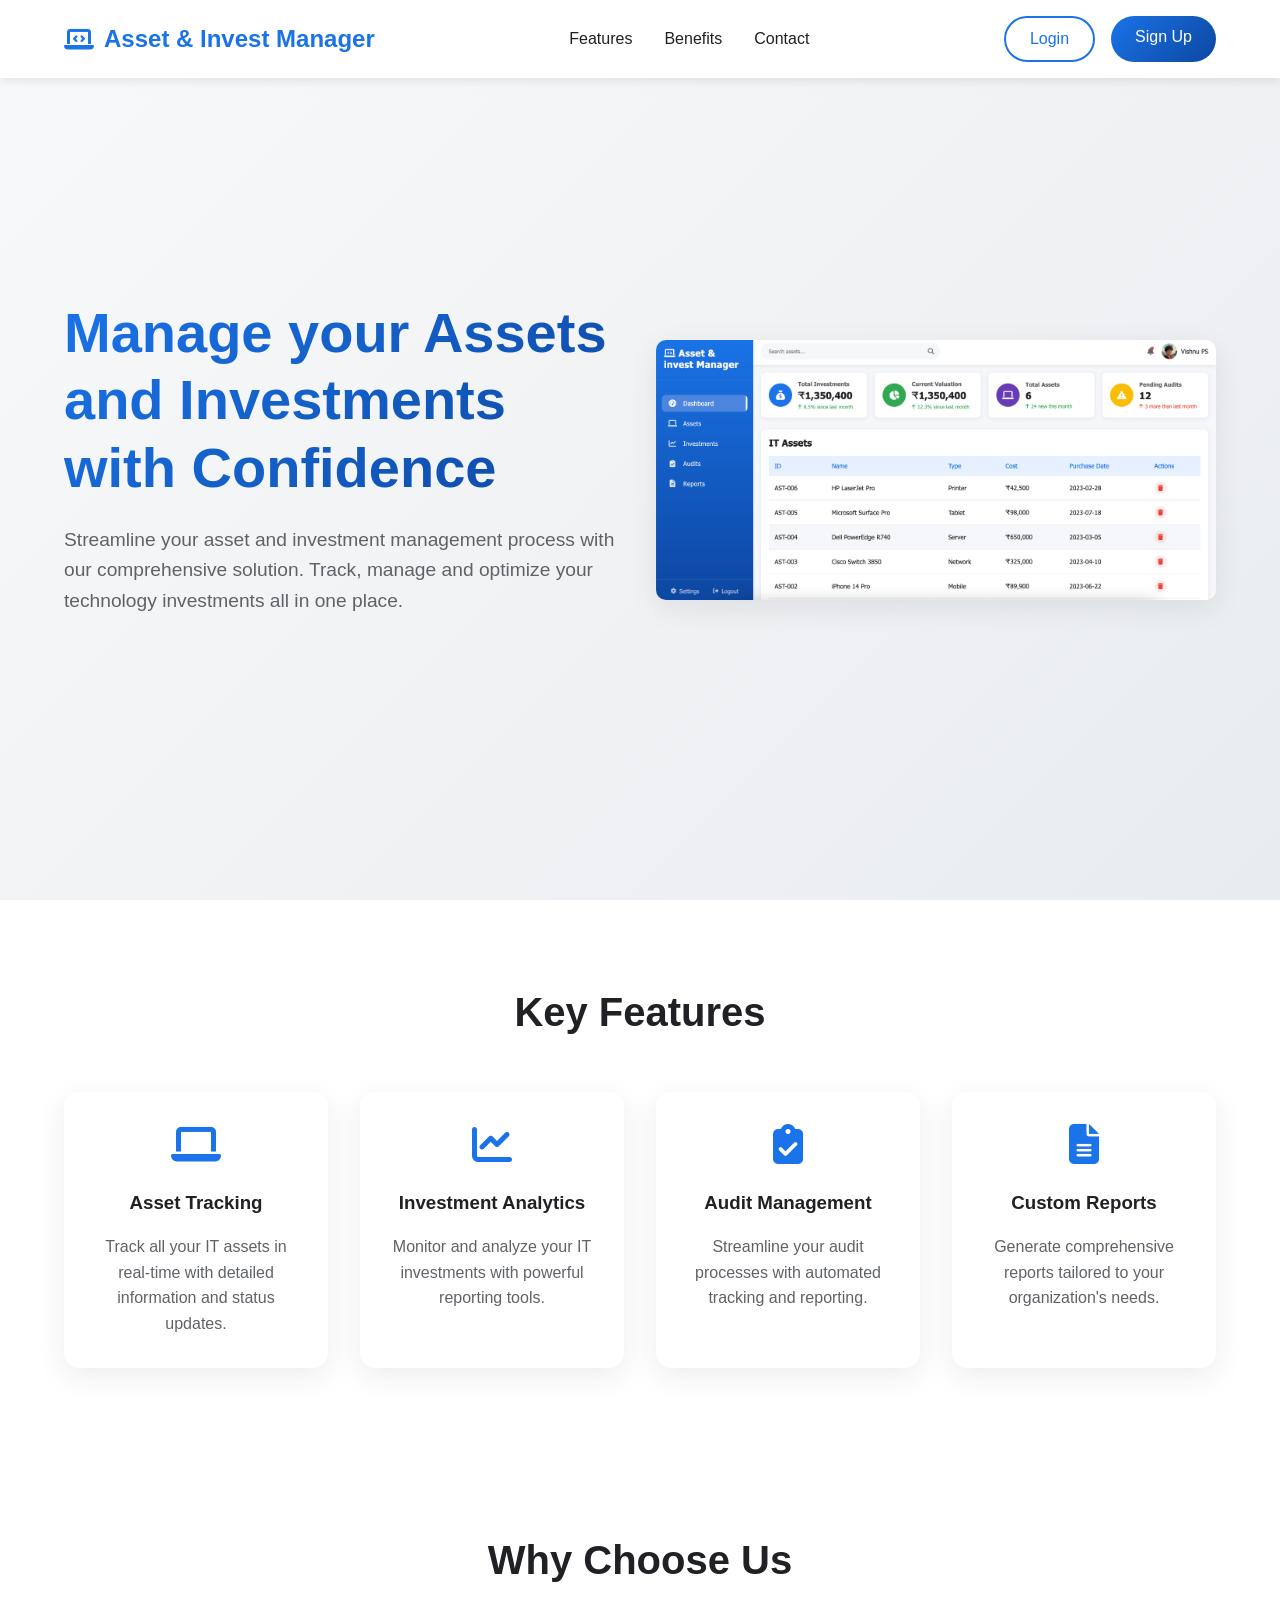
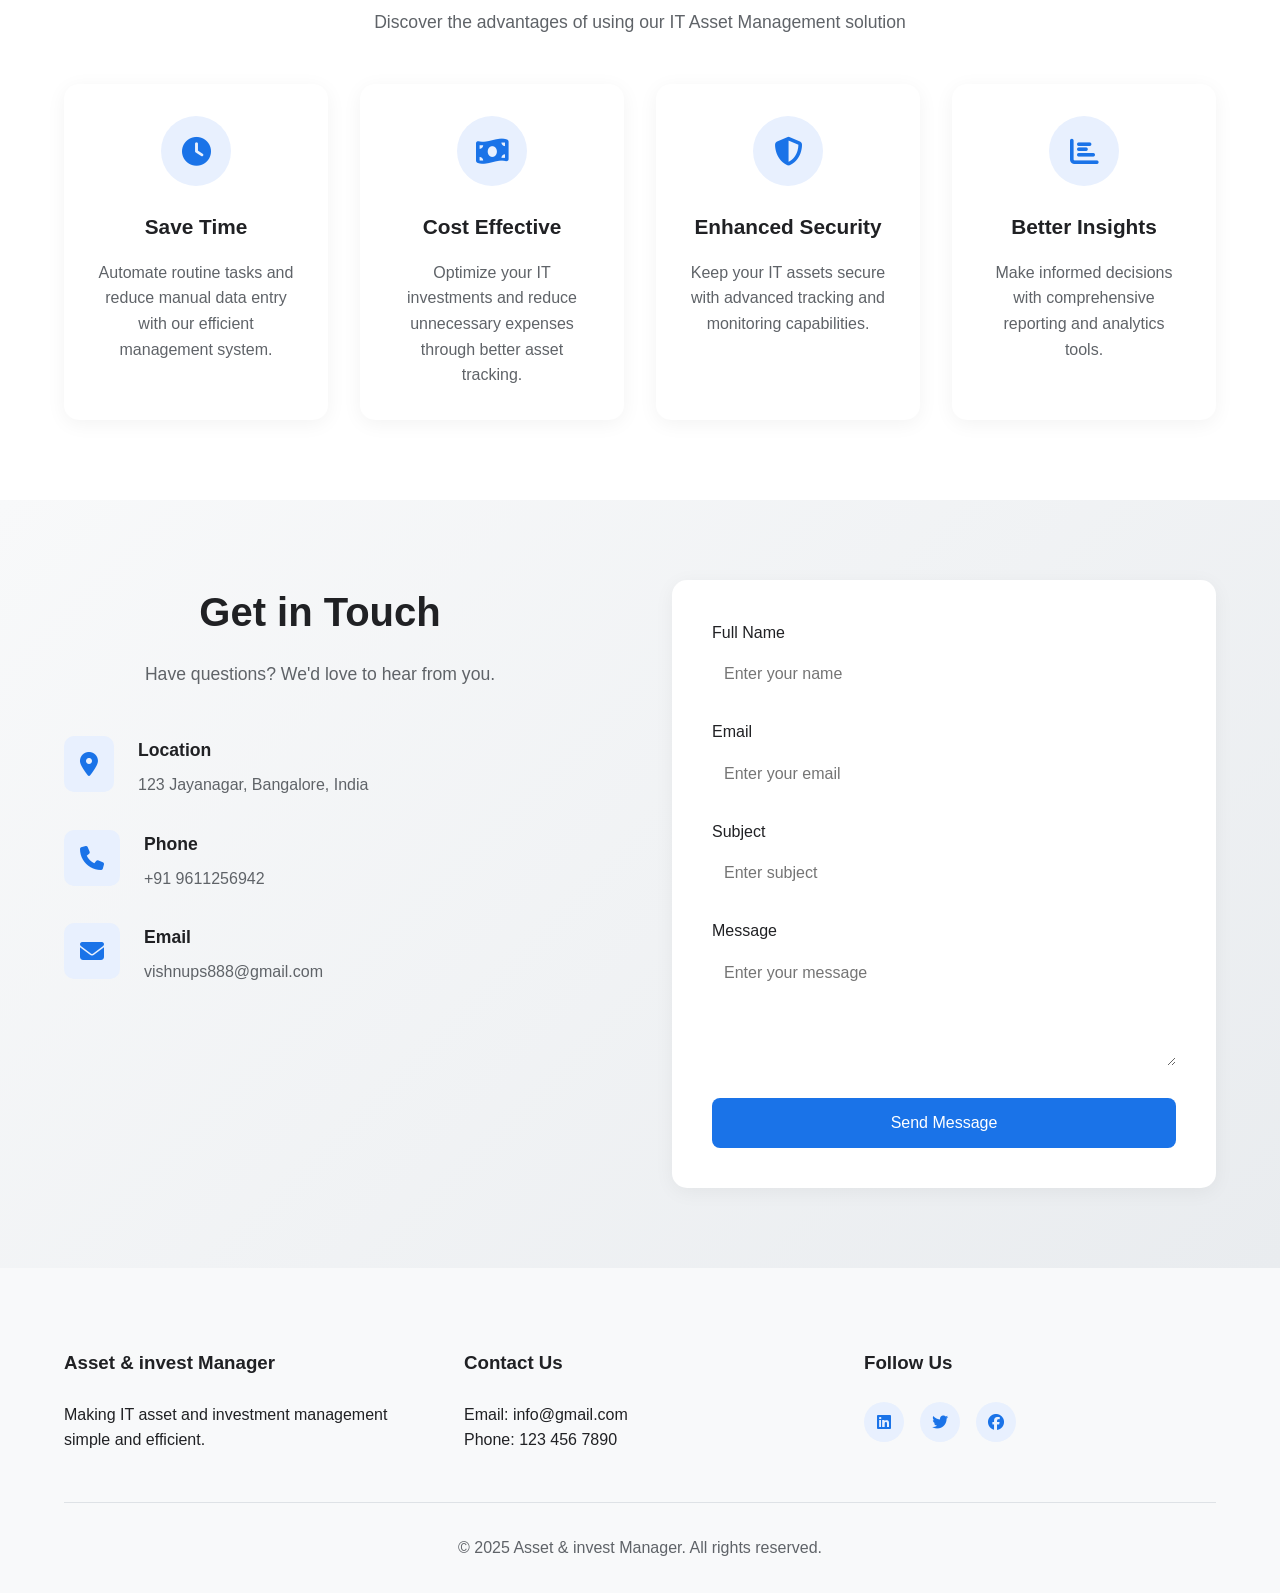
==== commit ed36accd: "Update index.html Y to y" ====
--- a/index.html
+++ b/index.html
@@ -26,7 +26,7 @@
 
     <header class="hero">
         <div class="hero-content">
-            <h1>Manage Your Assets and Investments with Confidence</h1>
+            <h1>Manage your Assets and Investments with Confidence</h1>
             <p>Streamline your asset and investment management process with our comprehensive solution. Track, manage and optimize your technology investments all in one place.</p>
         </div>
         <div class="hero-image">
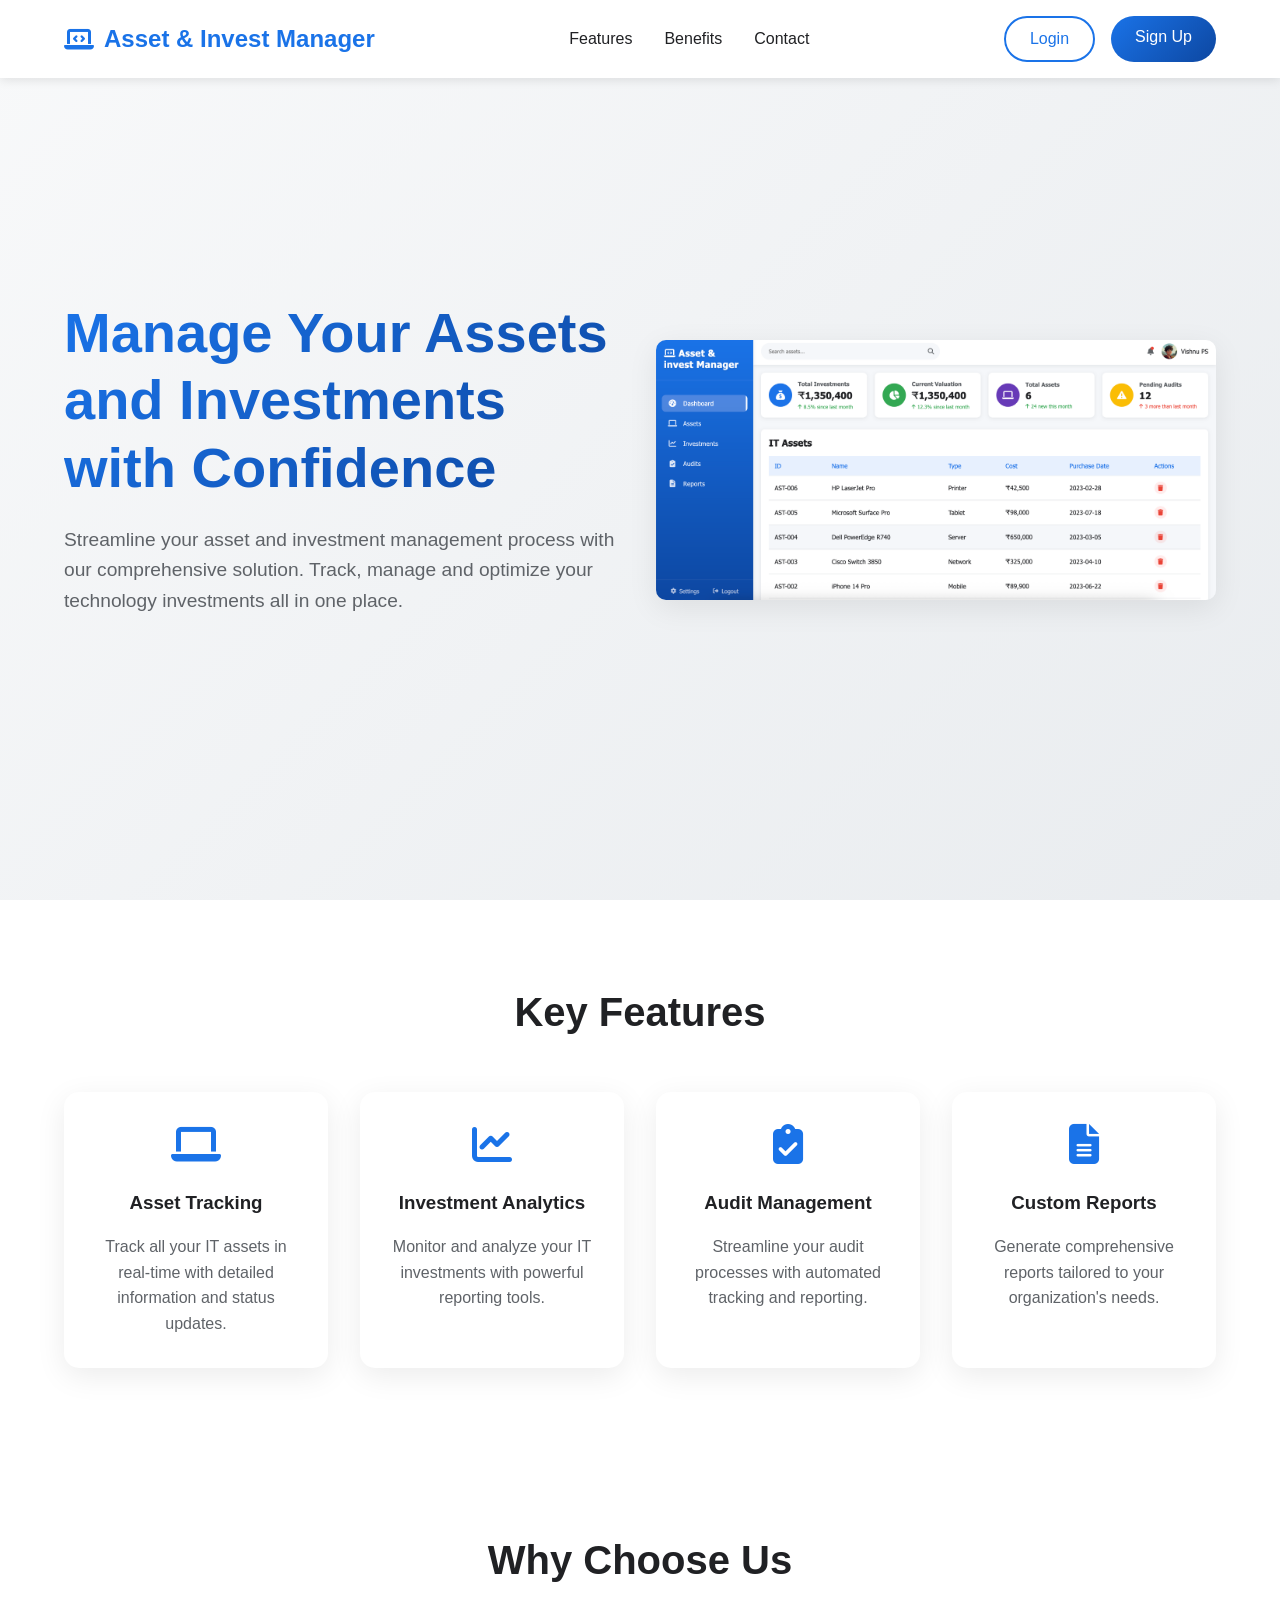
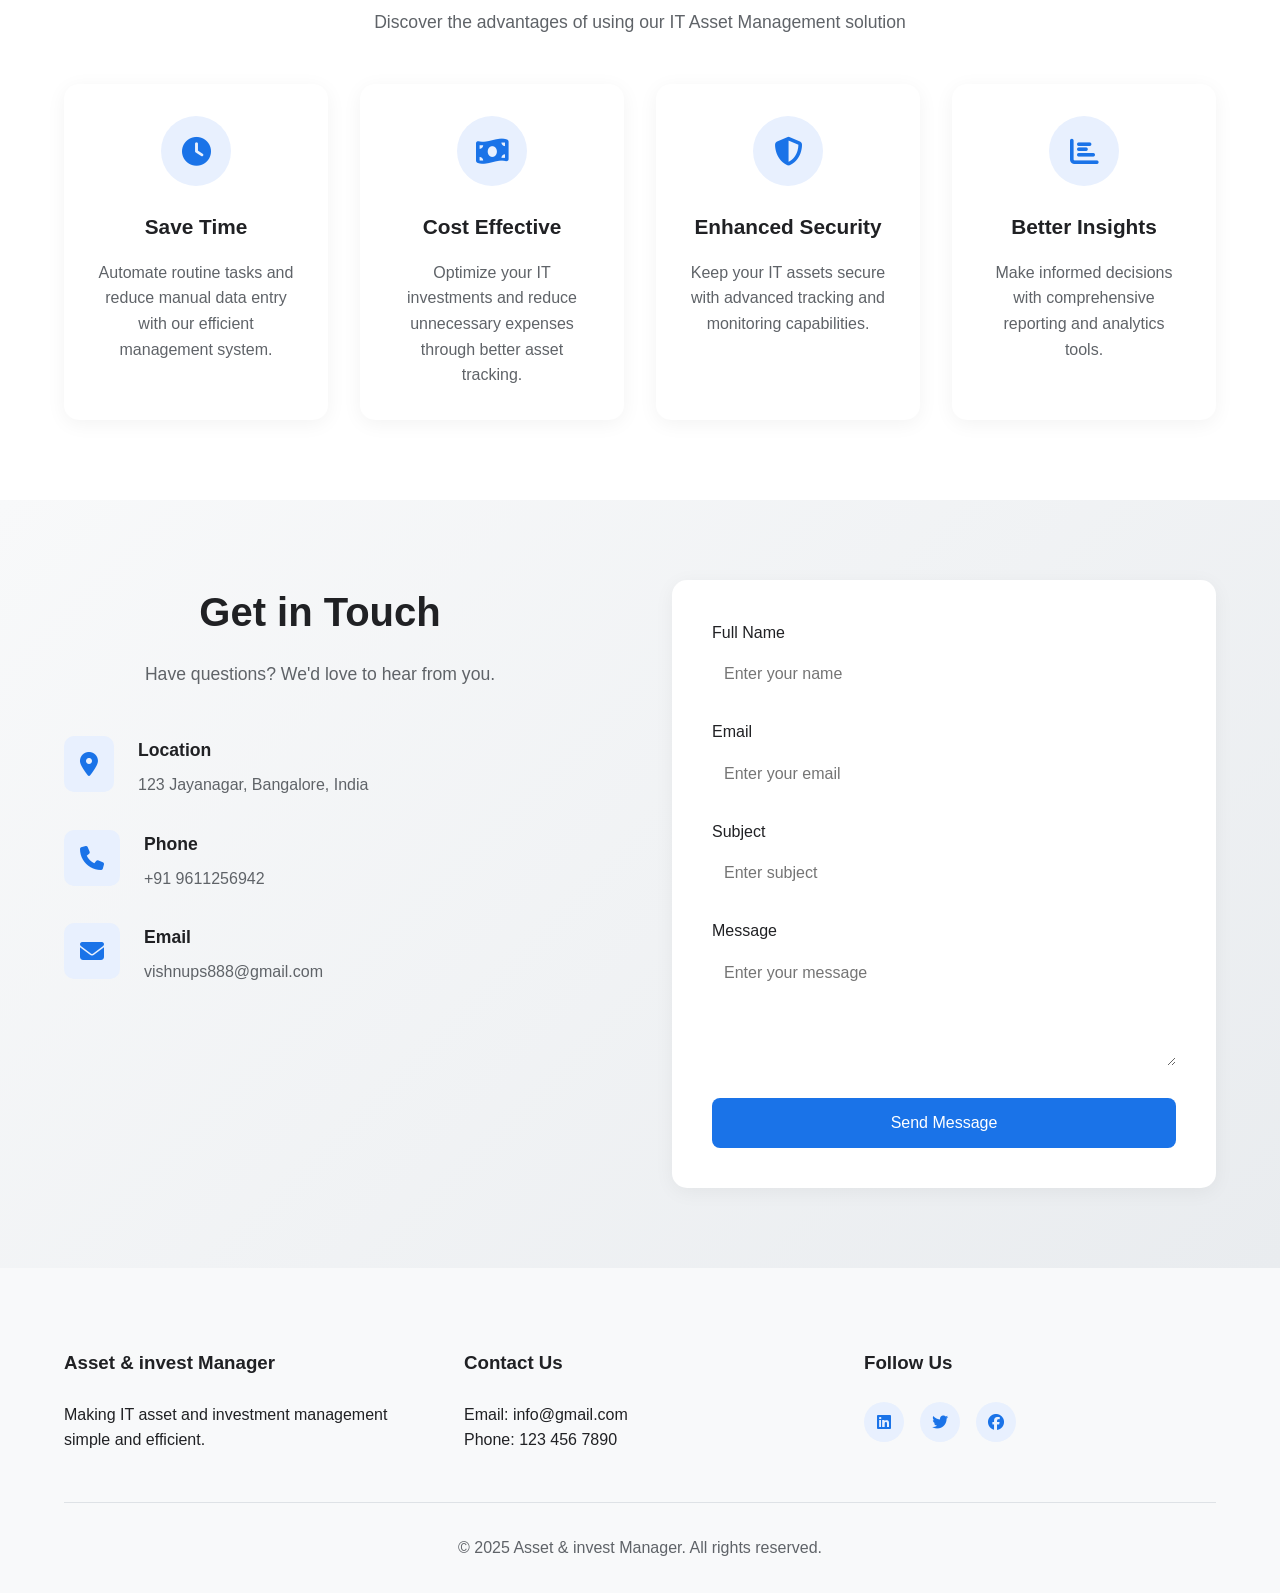
==== commit 3800002f: "Update index.html" ====
--- a/index.html
+++ b/index.html
@@ -26,7 +26,7 @@
 
     <header class="hero">
         <div class="hero-content">
-            <h1>Manage your Assets and Investments with Confidence</h1>
+            <h1>Manage Your Assets and Investments with Confidence</h1>
             <p>Streamline your asset and investment management process with our comprehensive solution. Track, manage and optimize your technology investments all in one place.</p>
         </div>
         <div class="hero-image">
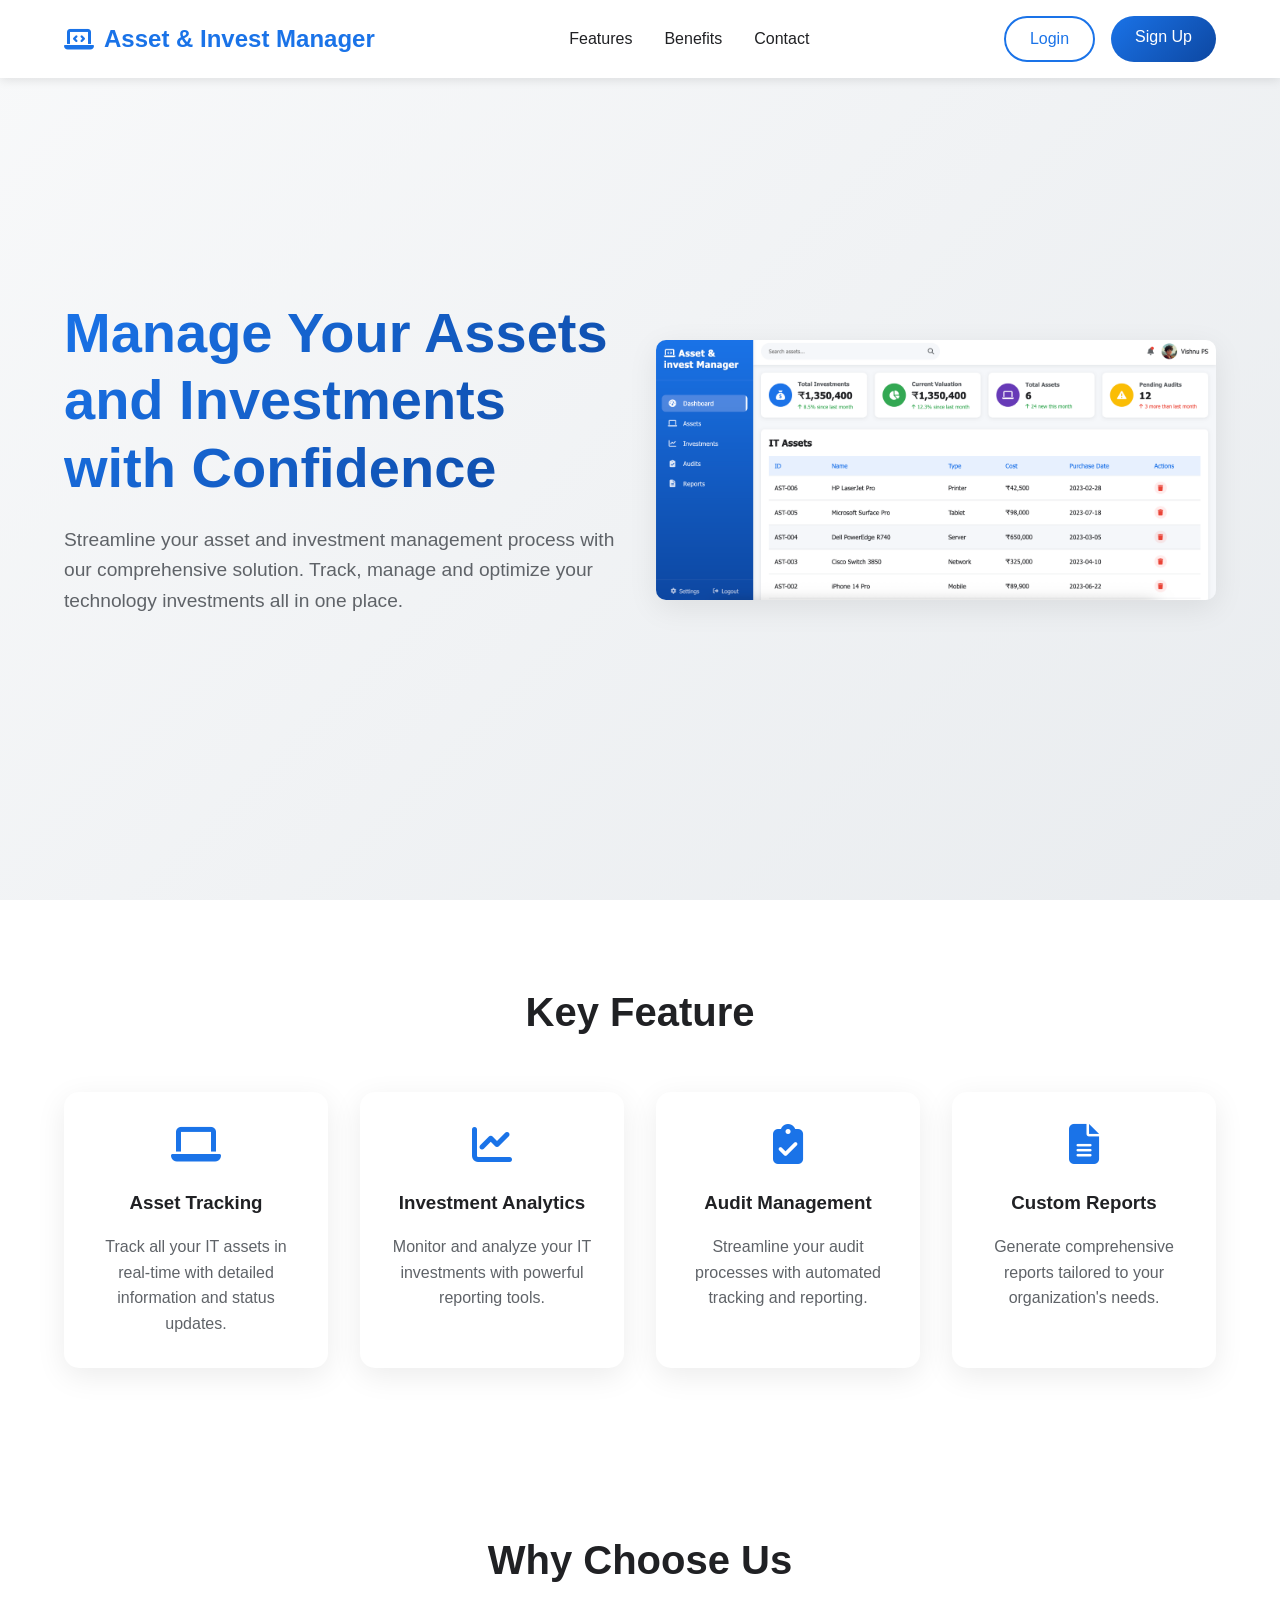
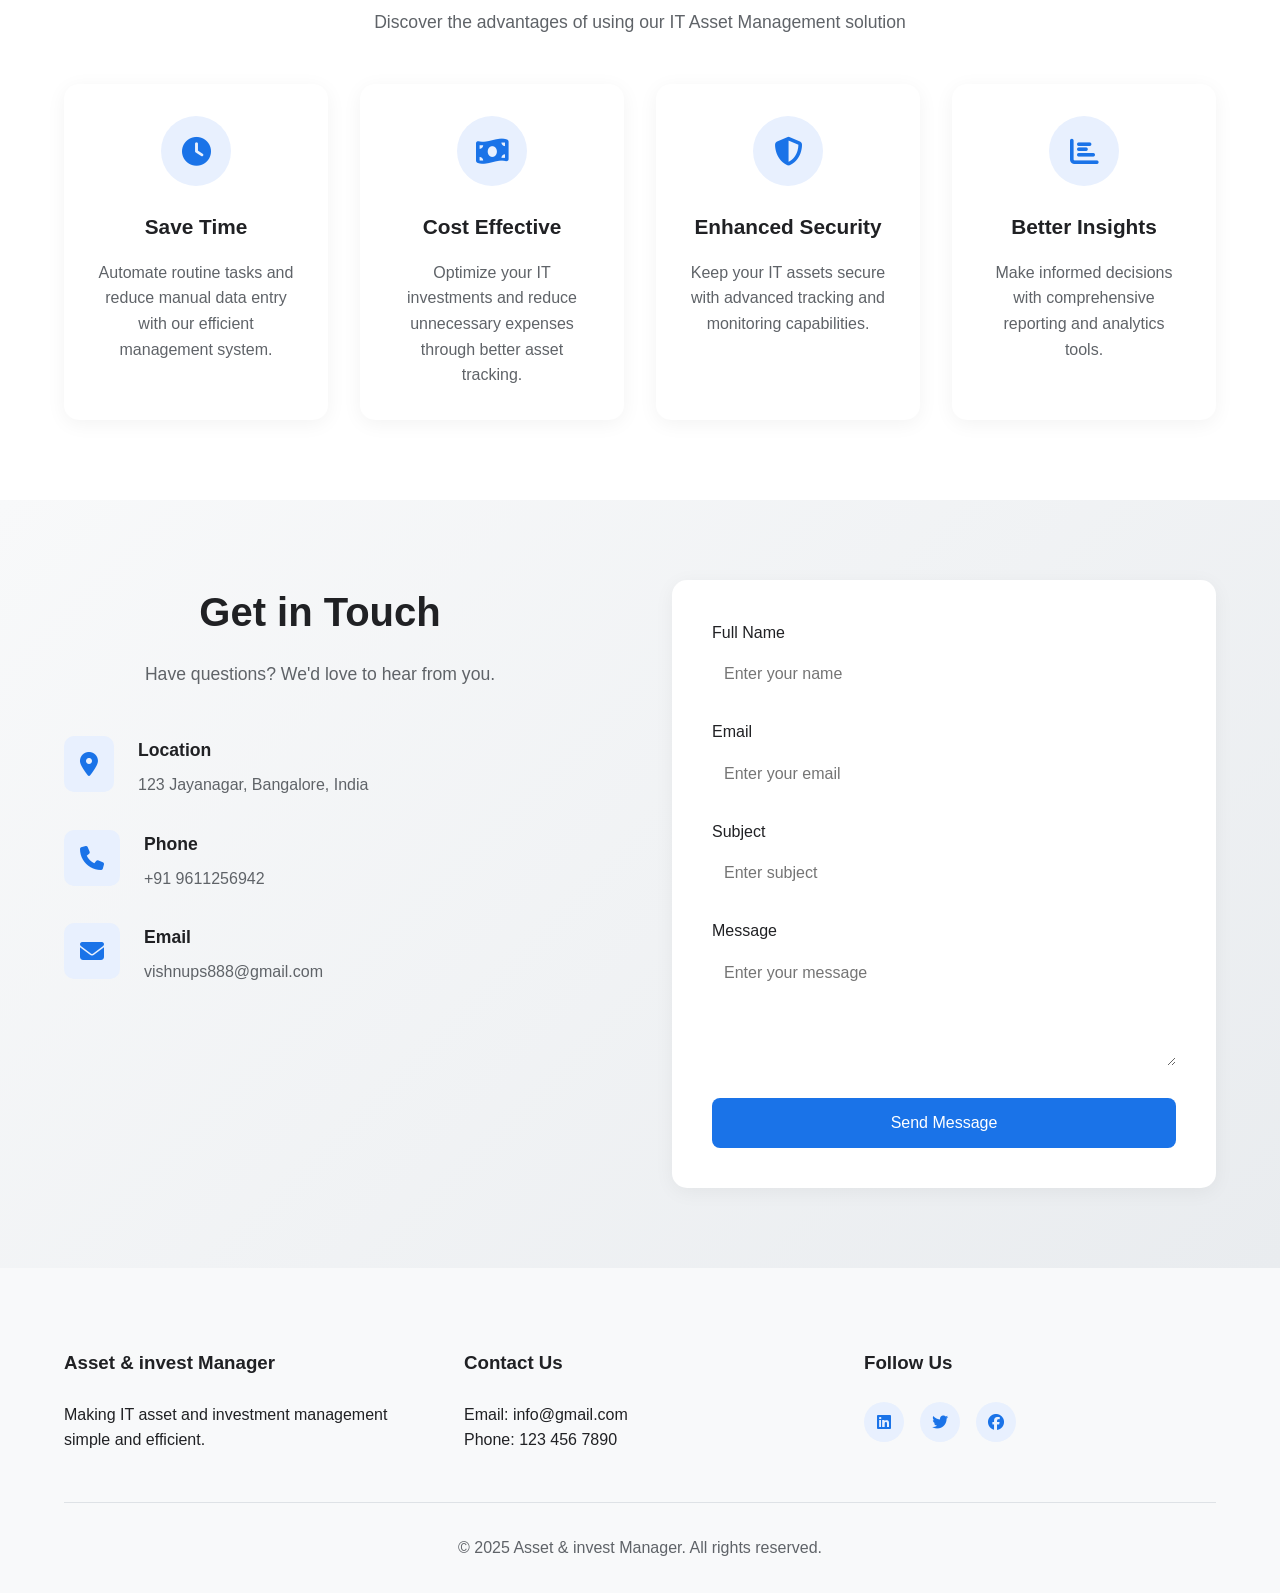
==== commit f89d934f: "Update index.html" ====
--- a/index.html
+++ b/index.html
@@ -35,7 +35,7 @@
     </header>
 
     <section id="features" class="features">
-        <h2>Key Features</h2>
+        <h2>Key Feature</h2>
         <div class="feature-grid">
             <div class="feature-card">
                 <i class="fas fa-laptop"></i>
